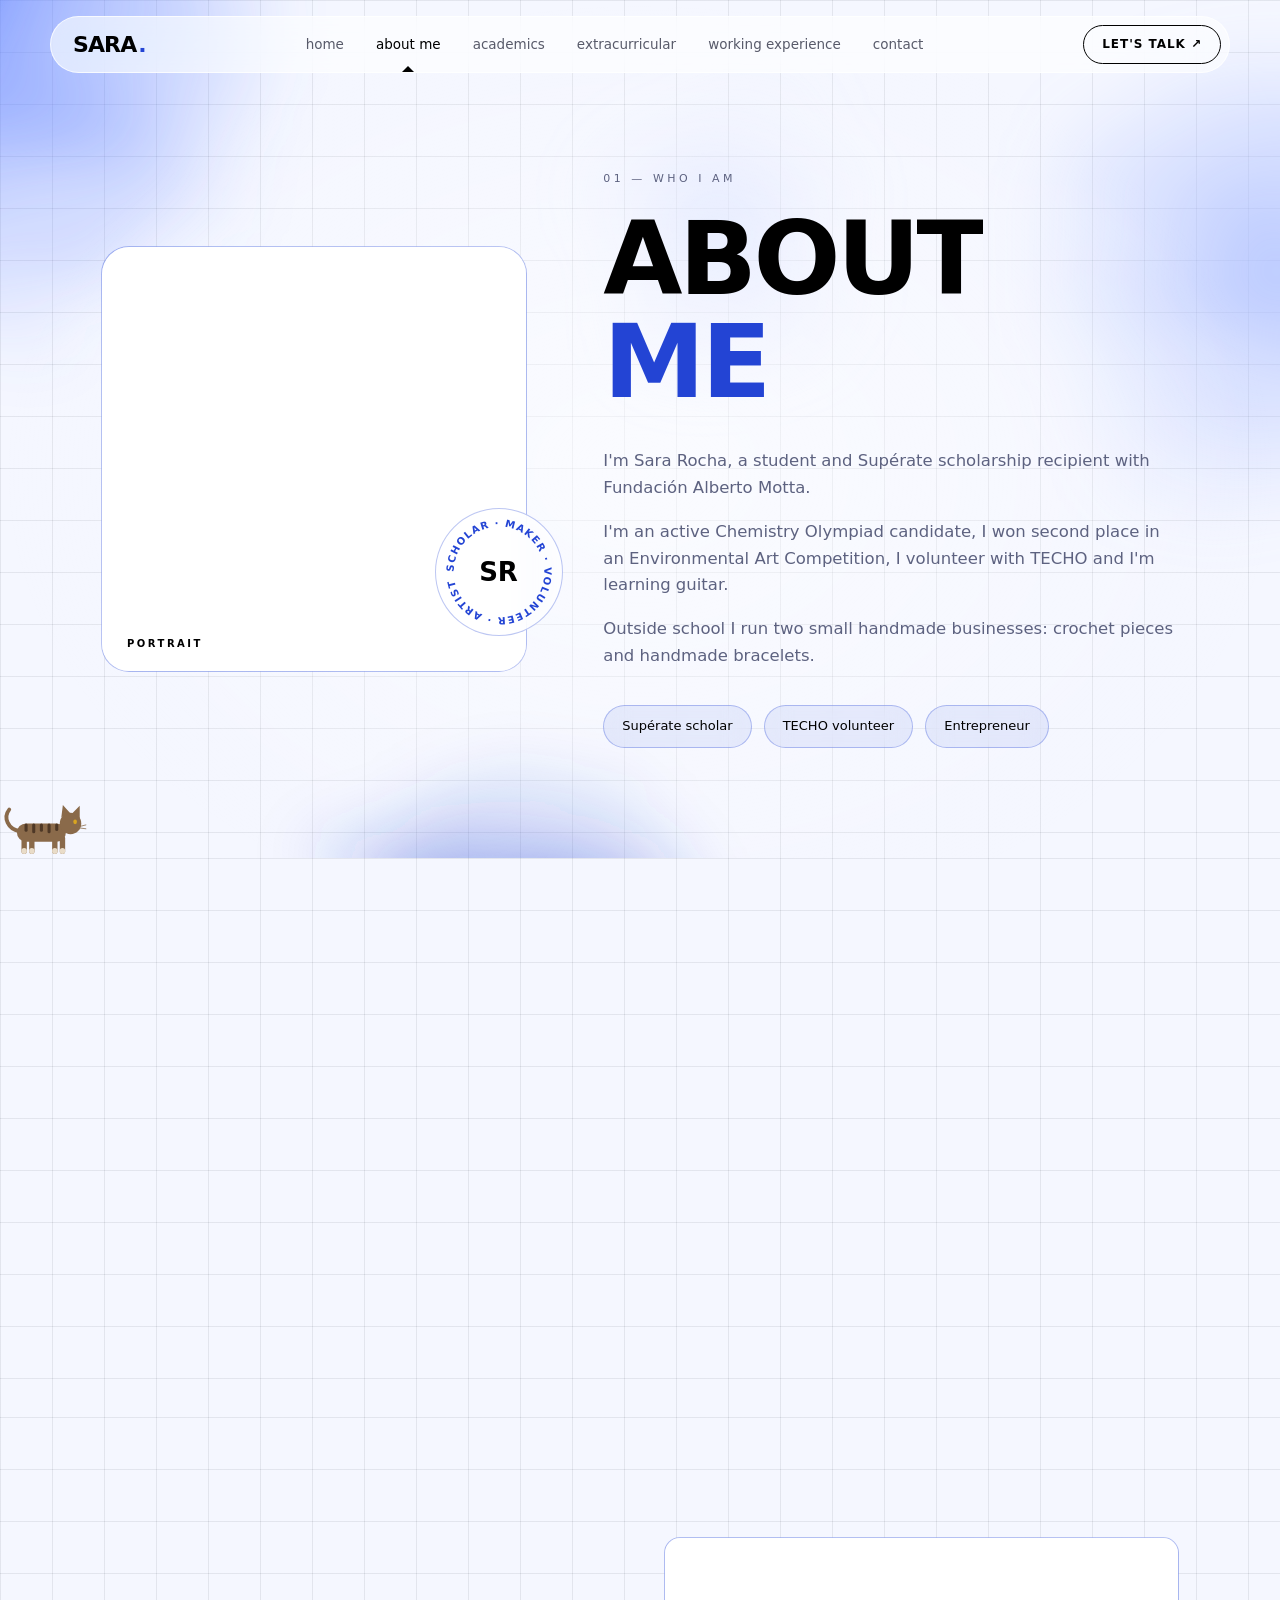
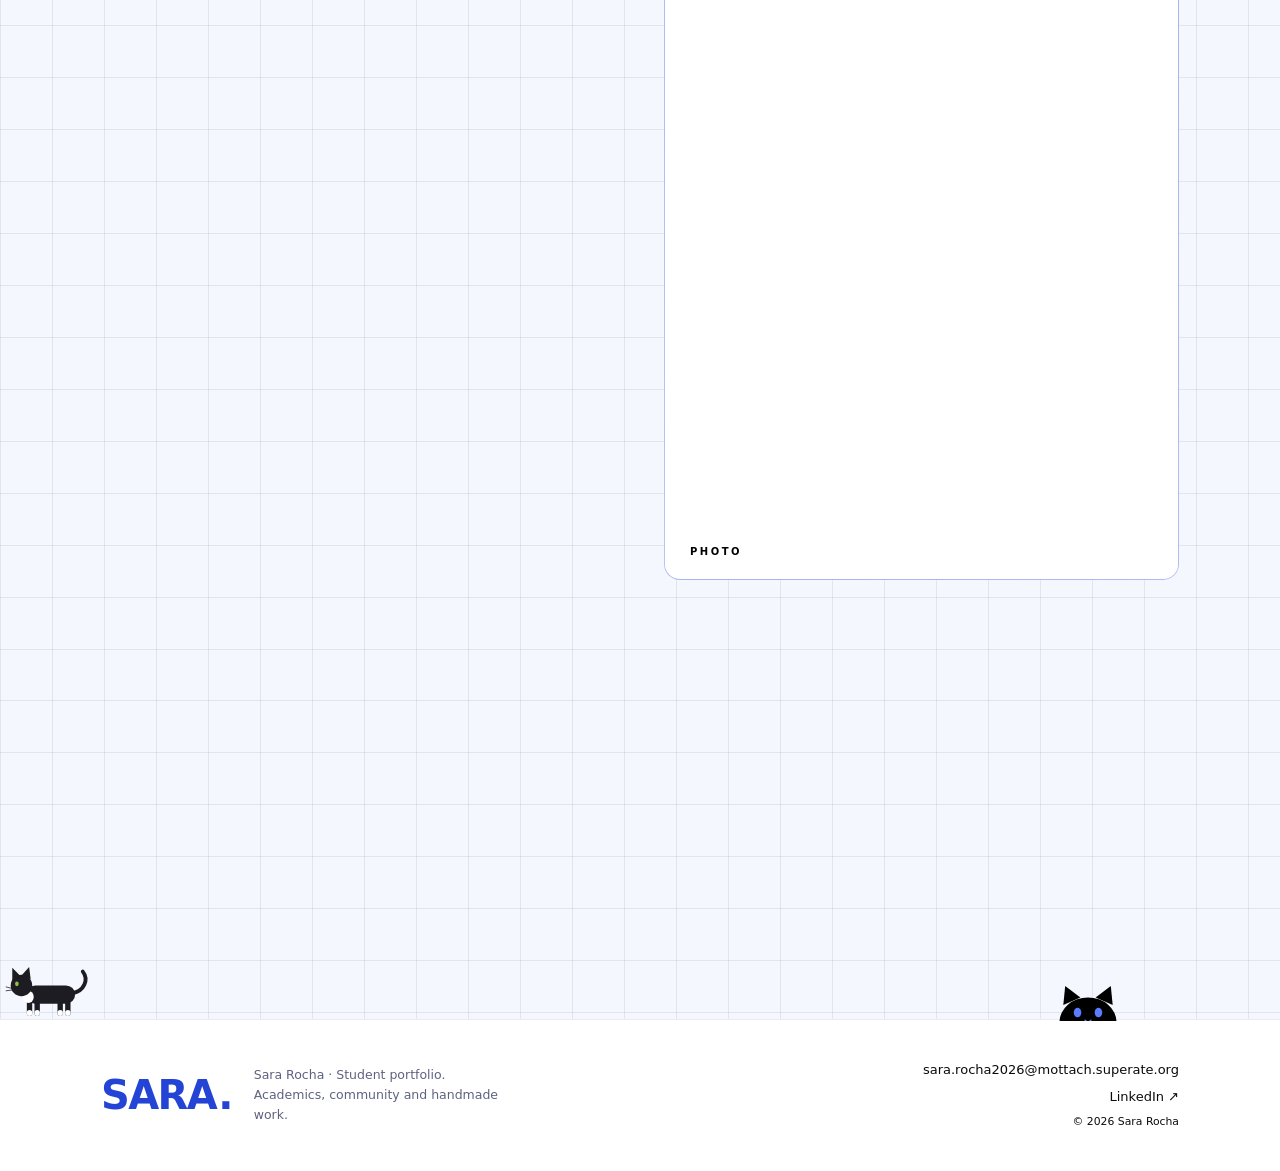
==== about.html @ b3dc1937 "Archivos Main" ====
<!doctype html>
<html lang="en">
<head>
  <meta charset="utf-8">
  <meta name="viewport" content="width=device-width, initial-scale=1">
  <meta http-equiv="Content-Security-Policy" content="default-src 'self'; script-src 'self'; style-src 'self' https://fonts.googleapis.com; font-src https://fonts.gstatic.com; img-src 'self' data:; connect-src 'self'; object-src 'none'; base-uri 'self'; form-action 'self'">
  <meta name="referrer" content="strict-origin-when-cross-origin">
  <title>About Sara Rocha | Student Portfolio</title>
  <meta name="description" content="Get to know Sara Rocha: Supérate scholar with a passion for chemistry, art, community service and handmade work.">
  <meta name="author" content="Sara Rocha">
  <meta name="theme-color" content="#2344d4">
  <meta property="og:type" content="website">
  <meta property="og:locale" content="en_US">
  <meta property="og:site_name" content="Sara Rocha Portfolio">
  <meta property="og:title" content="About Sara Rocha | Student Portfolio">
  <meta property="og:description" content="Get to know Sara Rocha: Supérate scholar with a passion for chemistry, art, community service and handmade work.">
  <meta name="twitter:card" content="summary_large_image">
  <meta name="twitter:title" content="About Sara Rocha | Student Portfolio">
  <meta name="twitter:description" content="Get to know Sara Rocha: Supérate scholar with a passion for chemistry, art, community service and handmade work.">
  <link rel="icon" href="data:image/svg+xml,%3Csvg xmlns='http://www.w3.org/2000/svg' viewBox='0 0 64 64'%3E%3Crect width='64' height='64' rx='15' fill='%23ffffff'/%3E%3Cpath d='M13 22 L15 8 L26 15 Q32 13.5 38 15 L49 8 L51 22 Q55 28 55 35 Q55 53 32 53 Q9 53 9 35 Q9 28 13 22 Z' fill='%23fde4d7' stroke='%233a2a35' stroke-width='4' stroke-linejoin='round'/%3E%3Cpath d='M17.5 19 L18.5 13.5 L23.5 16.5 Z' fill='%23f49c88'/%3E%3Cpath d='M46.5 19 L45.5 13.5 L40.5 16.5 Z' fill='%23f49c88'/%3E%3Ccircle cx='23' cy='32' r='3.2' fill='%233a2a35'/%3E%3Ccircle cx='41' cy='32' r='3.2' fill='%233a2a35'/%3E%3Cellipse cx='18.5' cy='40' rx='4.5' ry='3.2' fill='%23f6a09c'/%3E%3Cellipse cx='45.5' cy='40' rx='4.5' ry='3.2' fill='%23f6a09c'/%3E%3Cpath d='M27.5 38 q2.2 3.4 4.5 0 q2.3 3.4 4.5 0' fill='none' stroke='%233a2a35' stroke-width='2.4' stroke-linecap='round'/%3E%3C/svg%3E">
  <link rel="preconnect" href="https://fonts.googleapis.com">
  <link rel="preconnect" href="https://fonts.gstatic.com" crossorigin>
  <link rel="stylesheet" href="https://fonts.googleapis.com/css2?family=League+Spartan:wght@500;700&family=Poppins:ital,wght@0,400;0,500;0,600;1,400&display=swap">
  <link rel="stylesheet" href="css/styles.css">
  <script src="js/main.js" defer></script>
  <script type="application/ld+json">[{"@context": "https://schema.org", "@type": "Person", "name": "Sara Rocha", "email": "mailto:sara.rocha2026@mottach.superate.org", "sameAs": ["https://www.linkedin.com/in/sara-rocha-93998240a"], "affiliation": {"@type": "Organization", "name": "Fundación Alberto Motta - Supérate"}, "award": ["Second Place - Environmental Art Competition", "Supérate Scholarship Recipient"]}, {"@context": "https://schema.org", "@type": "BreadcrumbList", "itemListElement": [{"@type": "ListItem", "position": 1, "name": "Home", "item": "index.html"}, {"@type": "ListItem", "position": 2, "name": "About me", "item": "about.html"}]}]</script>
</head>
<body>
  <a class="skip" href="#main">Skip to content</a>
  <div class="curtain" aria-hidden="true"><span class="logo">SARA ROCHA</span></div>

  <!-- Navegacion (igual en todas las paginas) -->
  <nav class="nav" aria-label="Main">
    <a class="logo" href="index.html" aria-label="Sara Rocha, home">SARA<span>.</span></a>
    <button class="nav__toggle" type="button" aria-expanded="false" aria-controls="nav-links" aria-label="Open menu"><span></span><span></span><span></span></button>
    <ul class="nav__links" id="nav-links">
      <li><a href="index.html">home</a></li>
      <li><a href="about.html" aria-current="page">about me</a></li>
      <li><a href="academics.html">academics</a></li>
      <li><a href="extracurricular.html">extracurricular</a></li>
      <li><a href="experience.html">working experience</a></li>
      <li><a href="contact.html">contact</a></li>
    </ul>
    <a class="nav__cta" href="contact.html">Let's talk &#8599;</a>
  </nav>

  <main id="main">
    <!-- Portada About: retrato + sticker de vidrio -->
    <header class="light wave page-hero hero-about">
    <!-- Agua liquida (portada home): filtro SVG + manchas animadas -->
    <svg class="svg-defs" aria-hidden="true" focusable="false">
      <filter id="water" x="-20%" y="-20%" width="140%" height="140%">
        <feTurbulence type="fractalNoise" baseFrequency="0.006 0.01" numOctaves="2" seed="7" result="noise"/>
        <feDisplacementMap in="SourceGraphic" in2="noise" scale="140" xChannelSelector="R" yChannelSelector="B"/>
      </filter>
    </svg>
    <div class="liquid" aria-hidden="true">
      <div class="liquid__blobs"><span></span><span></span><span></span><span></span></div>
      <div class="liquid__cursor"></div>
    </div>
      <div class="container hero-about__grid">
        <div class="hero-about__portrait reveal">
          <figure class="ph hero-about__ph" data-label="Portrait"><img src="img/placeholder.png" alt="Portrait" loading="lazy"></figure>
          <div class="sticker" aria-hidden="true">
            <svg viewBox="0 0 100 100"><defs><path id="st" d="M50,50 m-36,0 a36,36 0 1,1 72,0 a36,36 0 1,1 -72,0"/></defs><text><textPath href="#st">Scholar &#183; Maker &#183; Volunteer &#183; Artist &#183; </textPath></text></svg>
            <span>SR</span>
          </div>
        </div>
        <div>
          <p class="kicker">01 &mdash; Who I am</p>
          <h1 class="page-title" data-split>About <span class="accent">me</span></h1>
          <div class="prose reveal">
            <p>I'm Sara Rocha, a student and Supérate scholarship recipient with Fundación Alberto Motta.</p>
            <p>I'm an active Chemistry Olympiad candidate, I won second place in an Environmental Art Competition, I volunteer with TECHO and I'm learning guitar.</p>
            <p>Outside school I run two small handmade businesses: crochet pieces and handmade bracelets.</p>
          </div>
          <div class="glass-row reveal"><span class="glass-chip">Supérate scholar</span><span class="glass-chip">TECHO volunteer</span><span class="glass-chip">Entrepreneur</span></div>
        </div>
      </div>
    </header>
    <!-- Gatito caminando (click = miau) -->
    <div class="cat-track" aria-hidden="true">
      <div class="cat cat--mainecoon">
        <span class="cat__meow">miau!</span>
        <svg viewBox="0 0 120 72" fill="currentColor">
          <path class="tail" d="M26 34 C 10 32, 4 16, 12 6" fill="none" stroke="currentColor" stroke-width="5" stroke-linecap="round"/>
          <g class="leg leg--a"><rect x="28" y="40" width="7" height="24" rx="3.5"/><rect class="cat__sock" x="28" y="56" width="7" height="8" rx="3.5"/></g>
          <g class="leg leg--b"><rect x="38" y="40" width="7" height="24" rx="3.5"/><rect class="cat__sock" x="38" y="56" width="7" height="8" rx="3.5"/></g>
          <g class="leg leg--b"><rect x="68" y="40" width="7" height="24" rx="3.5"/><rect class="cat__sock" x="68" y="56" width="7" height="8" rx="3.5"/></g>
          <g class="leg leg--a"><rect x="78" y="40" width="7" height="24" rx="3.5"/><rect class="cat__sock" x="78" y="56" width="7" height="8" rx="3.5"/></g>
          <rect class="cat__body" x="22" y="24" width="64" height="24" rx="12"/>
          <g class="cat__stripes"><rect x="32" y="24" width="4" height="11" rx="2"/><rect x="42" y="24" width="4" height="13" rx="2"/><rect x="52" y="24" width="4" height="11" rx="2"/><rect x="62" y="24" width="4" height="13" rx="2"/><rect x="72" y="24" width="4" height="10" rx="2"/></g>
          <g class="cat__spots"><ellipse cx="34" cy="33" rx="3" ry="2.4"/><ellipse cx="46" cy="40" rx="3.2" ry="2.5"/><ellipse cx="55" cy="30" rx="2.6" ry="2.2"/><ellipse cx="66" cy="39" rx="3" ry="2.4"/><ellipse cx="76" cy="31" rx="2.6" ry="2.2"/></g>
          <ellipse class="cat__patch cat__patch--1" cx="40" cy="32" rx="12" ry="8"/>
          <ellipse class="cat__patch cat__patch--2" cx="67" cy="39" rx="9" ry="7"/>
          <ellipse class="cat__bib" cx="83" cy="39" rx="7" ry="8"/>
          <circle class="cat__head" cx="92" cy="24" r="14"/>
          <path class="cat__ears" d="M80 16 L82 0 L92 11 Z M94 11 L104 1 L104 18 Z"/>
          <ellipse class="cat__patch cat__patch--3" cx="87" cy="17" rx="8" ry="6"/>
          <ellipse class="cat__mask" cx="96" cy="28" rx="9" ry="7.5"/>
          <path class="cat__ear" d="M84 12 L85 5 L89 10 Z"/>
          <ellipse class="eye" cx="98" cy="22" rx="2.4" ry="3"/>
          <path class="cat__whisker" d="M104 28 l8 -2 M104 30 l8 1" stroke-width="1" stroke-linecap="round"/>
        </svg>
      </div>
    </div>
    <section class="light" aria-labelledby="drive-t">
      <div class="container">
        <div class="section-head reveal"><h2 id="drive-t">Four sides of me</h2><p>Science, art, community and making things by hand.</p></div>
      <div class="facts">
        <article class="fact reveal" data-delay="0.0"><b>01</b><h3>Science</h3><p>Active Chemistry Olympiad candidate.</p></article>
        <article class="fact reveal" data-delay="0.1"><b>02</b><h3>Art</h3><p>Second place in an Environmental Art Competition.</p></article>
        <article class="fact reveal" data-delay="0.2"><b>03</b><h3>Community</h3><p>Volunteer with TECHO and Supérate scholar.</p></article>
        <article class="fact reveal" data-delay="0.3"><b>04</b><h3>Making</h3><p>Crochet and handmade bracelet entrepreneur.</p></article>
      </div>
      </div>
    </section>

    <section class="light glassy" aria-labelledby="avail-t">
      <div class="container split">
        <div class="reveal">
          <h2 id="avail-t">Open to new opportunities</h2>
          <p>I'm looking for experiences that encourage continuous learning and personal growth.</p>
          <ul class="checks">
            <li>Scholarships</li>
            <li>Academic programs</li>
            <li>Leadership opportunities</li>
            <li>Meaningful projects</li>
          </ul>
        </div>
        <figure class="ph " data-label="Photo"><img src="img/placeholder.png" alt="Photo" loading="lazy"></figure>
      </div>
    </section>

    <section class="light" aria-label="Next section">
      <div class="container next reveal">
        <div><small>Next &middot; 02</small><h2>Academics</h2></div>
        <a class="btn" href="academics.html">Continue <svg viewBox="0 0 24 24" fill="none" stroke="currentColor" stroke-width="2.4" aria-hidden="true"><path d="M7 17 17 7M8 7h9v9"/></svg></a>
      </div>
    </section>
  </main>

  <footer class="footer">
    <!-- Gatito asomado: pasa el mouse y te guina un ojo -->
    <div class="peek" aria-hidden="true">
      <svg viewBox="0 0 80 44" fill="#000000">
        <path class="ear ear--l" d="M14 20 L16 0 L32 12 Z"/>
        <path class="ear ear--r" d="M66 20 L64 0 L48 12 Z"/>
        <ellipse cx="40" cy="38" rx="30" ry="26"/>
        <ellipse class="eye eye--l" cx="29" cy="28" rx="4" ry="5" fill="#5a7dff"/>
        <ellipse class="eye eye--r" cx="51" cy="28" rx="4" ry="5" fill="#5a7dff"/>
        <path d="M37 36 l3 3 l3 -3" fill="none" stroke="#5a7dff" stroke-width="1.6" stroke-linecap="round"/>
        <ellipse cx="18" cy="44" rx="8" ry="5"/>
        <ellipse cx="62" cy="44" rx="8" ry="5"/>
      </svg>
    </div>
    <!-- Gatito caminando (click = miau) -->
    <div class="cat-track" aria-hidden="true">
      <div class="cat cat--tuxedo cat--rev cat--late">
        <span class="cat__meow">miau!</span>
        <svg viewBox="0 0 120 72" fill="currentColor">
          <path class="tail" d="M26 34 C 10 32, 4 16, 12 6" fill="none" stroke="currentColor" stroke-width="5" stroke-linecap="round"/>
          <g class="leg leg--a"><rect x="28" y="40" width="7" height="24" rx="3.5"/><rect class="cat__sock" x="28" y="56" width="7" height="8" rx="3.5"/></g>
          <g class="leg leg--b"><rect x="38" y="40" width="7" height="24" rx="3.5"/><rect class="cat__sock" x="38" y="56" width="7" height="8" rx="3.5"/></g>
          <g class="leg leg--b"><rect x="68" y="40" width="7" height="24" rx="3.5"/><rect class="cat__sock" x="68" y="56" width="7" height="8" rx="3.5"/></g>
          <g class="leg leg--a"><rect x="78" y="40" width="7" height="24" rx="3.5"/><rect class="cat__sock" x="78" y="56" width="7" height="8" rx="3.5"/></g>
          <rect class="cat__body" x="22" y="24" width="64" height="24" rx="12"/>
          <g class="cat__stripes"><rect x="32" y="24" width="4" height="11" rx="2"/><rect x="42" y="24" width="4" height="13" rx="2"/><rect x="52" y="24" width="4" height="11" rx="2"/><rect x="62" y="24" width="4" height="13" rx="2"/><rect x="72" y="24" width="4" height="10" rx="2"/></g>
          <g class="cat__spots"><ellipse cx="34" cy="33" rx="3" ry="2.4"/><ellipse cx="46" cy="40" rx="3.2" ry="2.5"/><ellipse cx="55" cy="30" rx="2.6" ry="2.2"/><ellipse cx="66" cy="39" rx="3" ry="2.4"/><ellipse cx="76" cy="31" rx="2.6" ry="2.2"/></g>
          <ellipse class="cat__patch cat__patch--1" cx="40" cy="32" rx="12" ry="8"/>
          <ellipse class="cat__patch cat__patch--2" cx="67" cy="39" rx="9" ry="7"/>
          <ellipse class="cat__bib" cx="83" cy="39" rx="7" ry="8"/>
          <circle class="cat__head" cx="92" cy="24" r="14"/>
          <path class="cat__ears" d="M80 16 L82 0 L92 11 Z M94 11 L104 1 L104 18 Z"/>
          <ellipse class="cat__patch cat__patch--3" cx="87" cy="17" rx="8" ry="6"/>
          <ellipse class="cat__mask" cx="96" cy="28" rx="9" ry="7.5"/>
          <path class="cat__ear" d="M84 12 L85 5 L89 10 Z"/>
          <ellipse class="eye" cx="98" cy="22" rx="2.4" ry="3"/>
          <path class="cat__whisker" d="M104 28 l8 -2 M104 30 l8 1" stroke-width="1" stroke-linecap="round"/>
        </svg>
      </div>
    </div>
    <div class="container">
      <div class="footer__brand">
        <span class="logo">SARA<span>.</span></span>
        <p>Sara Rocha &middot; Student portfolio. Academics, community and handmade work.</p>
      </div>
      <div class="footer__links">
        <a href="mailto:sara.rocha2026@mottach.superate.org">sara.rocha2026@mottach.superate.org</a>
        <a href="https://www.linkedin.com/in/sara-rocha-93998240a" target="_blank" rel="noopener noreferrer">LinkedIn &#8599;</a>
        <small>&copy; <span data-year>2026</span> Sara Rocha</small>
      </div>
    </div>
  </footer>
</body>
</html>
---- css/styles.css ----
/* ============ Tokens ============ */
:root {
  --ink: #000000;
  --ink-2: #121f71;
  --royal: #0a2496;
  --navy: #121f71;
  --accent: #2344d4;
  --accent-2: #5a7dff;
  --ice: #dfe5ff;
  --paper: #ffffff;
  --paper-2: #f5f7ff;
  --text: #0b0b0b;
  --muted: #5d6280;
  --line: rgba(10, 13, 36, .08);
  --glass: rgba(255, 255, 255, .07);
  --glass-line: rgba(255, 255, 255, .18);
  --ease: cubic-bezier(.19, 1, .22, 1);
  --max: 1078px;
  --font-display: "League Spartan", system-ui, sans-serif;
  --font-body: "Poppins", system-ui, sans-serif;
}


/* ============ Base ============ */
*, *::before, *::after { box-sizing: border-box; }
html { scroll-behavior: smooth; }
body {
  margin: 0;
  overflow-x: clip;
  background: var(--paper);
  color: var(--text);
  font: 400 16px/1.6 var(--font-body);
  -webkit-font-smoothing: antialiased;
  overflow-x: hidden;
}
img { max-width: 100%; display: block; }
a { color: inherit; text-decoration: none; }
h1, h2, h3 { font-family: var(--font-display); margin: 0; line-height: .95; letter-spacing: -.035em; }
p { margin: 0; }
:focus-visible { outline: 2px solid var(--accent); outline-offset: 3px; border-radius: 6px; }
.container { width: min(100% - 32px, var(--max)); margin-inline: auto; }
.sr-only { position: absolute; width: 1px; height: 1px; overflow: hidden; clip: rect(0 0 0 0); white-space: nowrap; }
.skip { position: absolute; left: 16px; top: -60px; z-index: 100; background: var(--accent); color: #fff; padding: 8px 16px; border-radius: 75px; }
.skip:focus { top: 16px; }

/* ============ Nav (glass pill) ============ */
.nav {
  position: absolute; top: 16px; left: 50%; z-index: 50; /* no fijo: se va con el scroll */
  transform: translateX(-50%);
  width: min(100% - 32px, 1180px);
  display: flex; align-items: center; justify-content: space-between; gap: 16px;
  padding: 8px 8px 8px 22px;
  border-radius: 75px;
  background: rgba(255, 255, 255, .62);
  border: 1px solid rgba(255, 255, 255, .75);
  backdrop-filter: blur(18px) saturate(160%);
  -webkit-backdrop-filter: blur(18px) saturate(160%);
  color: var(--ink);
  transition: background .6s var(--ease), transform .8s var(--ease), border-color .6s ease;
}
.logo { font: 700 22px/1 var(--font-display); letter-spacing: -.04em; display: flex; align-items: center; gap: 2px; }
.logo span { color: var(--accent); }
.nav__links { display: flex; gap: 4px; list-style: none; margin: 0; padding: 0; }
.nav__links a {
  position: relative; display: block;
  padding: 8px 14px; border-radius: 75px;
  font-size: 13.5px; color: rgba(10, 13, 36, .68);
  transition: color .4s ease, background .4s ease;
}
.nav__links a:hover { color: var(--ink); background: rgba(10, 13, 36, .06); }
.nav__links a[aria-current="page"] { color: var(--ink); font-weight: 500; }
.nav__links a[aria-current="page"]::after {
  content: ""; position: absolute; left: 50%; bottom: -9px;
  border: 6px solid transparent; border-bottom-color: var(--ink);
  transform: translateX(-50%);
}
.nav__cta {
  display: inline-flex; align-items: center; gap: 10px;
  padding: 9px 18px; border-radius: 75px;
  border: 1px solid var(--ink); color: var(--ink);
  font-size: 12px; font-weight: 600; letter-spacing: .08em; text-transform: uppercase;
  transition: background .5s var(--ease), color .5s var(--ease);
}
.nav__cta:hover { background: var(--ink); color: #fff; }
.nav__toggle { display: none; background: none; border: 0; color: var(--ink); padding: 10px; cursor: pointer; }
.nav__toggle span { display: block; width: 22px; height: 2px; background: currentColor; margin: 5px 0; transition: transform .5s var(--ease), opacity .3s; }
.nav.is-open .nav__toggle span:nth-child(1) { transform: translateY(7px) rotate(45deg); }
.nav.is-open .nav__toggle span:nth-child(2) { opacity: 0; }
.nav.is-open .nav__toggle span:nth-child(3) { transform: translateY(-7px) rotate(-45deg); }

@media (max-width: 900px) {
  .nav { padding: 6px 6px 6px 20px; border-radius: 28px; flex-wrap: wrap; }
  .nav__toggle { display: block; }
  .nav__cta { display: none; }
  .nav__links {
    order: 3; width: 100%; flex-direction: column; gap: 2px;
    max-height: 0; overflow: hidden; transition: max-height .8s var(--ease), padding .8s var(--ease);
  }
  .nav.is-open .nav__links { max-height: 420px; padding: 8px 0 10px; }
  .nav__links a { font-size: 16px; padding: 12px 14px; }
  .nav__links a[aria-current="page"] { background: rgba(35, 68, 212, .14); }
  .nav__links a[aria-current="page"]::after { display: none; }
}

/* ============ Liquid water backdrop (claro) ============ */
.wave { position: relative; overflow: hidden; isolation: isolate; color: var(--text); }
.wave:not(.light) { background: var(--paper); }
.liquid { position: absolute; inset: -10%; z-index: -2; pointer-events: none; }
.liquid__blobs { position: absolute; inset: 0; filter: url(#water) blur(30px); }
.liquid__blobs span {
  position: absolute; border-radius: 50%; opacity: .8;
  animation: drift 22s ease-in-out infinite alternate;
}
.liquid__blobs span:nth-child(1) { width: 55vmax; height: 55vmax; left: -15%; top: -20%; background: radial-gradient(circle at 40% 40%, #5a7dff 0%, transparent 64%); }
.liquid__blobs span:nth-child(2) { width: 48vmax; height: 48vmax; right: -12%; top: 5%; background: radial-gradient(circle at 50% 50%, #a9bcff 0%, transparent 60%); animation-duration: 28s; animation-delay: -6s; }
.liquid__blobs span:nth-child(3) { width: 40vmax; height: 40vmax; left: 25%; bottom: -30%; background: radial-gradient(circle at 50% 50%, #2344d4 0%, transparent 65%); animation-duration: 32s; animation-delay: -12s; }
.liquid__blobs span:nth-child(4) { width: 26vmax; height: 26vmax; left: 45%; top: 15%; background: radial-gradient(circle at 50% 50%, #d4ddff 0%, transparent 60%); opacity: .7; animation-duration: 26s; animation-delay: -3s; }
.liquid__cursor {
  position: absolute; width: 30vmax; height: 30vmax; left: 0; top: 0;
  border-radius: 50%;
  background: radial-gradient(circle, rgba(35, 68, 212, .28), transparent 60%);
  transform: translate3d(var(--mx, 50vw), var(--my, 40vh), 0) translate(-50%, -50%);
  transition: transform 1.25s var(--ease);
}
/* velo claro: el texto oscuro se lee sobre el agua */
.wave::before {
  content: ""; position: absolute; inset: 0; z-index: -1; pointer-events: none;
  background: radial-gradient(ellipse at 50% 55%, rgba(255, 255, 255, .55), transparent 70%);
}
.svg-defs { position: absolute; width: 0; height: 0; }

@keyframes drift {
  0%   { transform: translate3d(0, 0, 0) scale(1); }
  50%  { transform: translate3d(6vw, 4vh, 0) scale(1.12); }
  100% { transform: translate3d(-4vw, 8vh, 0) scale(.94); }
}

/* reflejos de vidrio en los bordes */
.glassy { position: relative; overflow: hidden; isolation: isolate; }
.ribbon {
  position: absolute; z-index: -1; pointer-events: none;
  width: 34vw; height: 120%; top: -10%;
  border-radius: 50%;
  background: linear-gradient(120deg, rgba(255, 255, 255, .75), rgba(35, 68, 212, .12) 38%, transparent 65%);
  border: 1px solid rgba(35, 68, 212, .28);
  backdrop-filter: blur(8px);
  -webkit-backdrop-filter: blur(8px);
  box-shadow: inset 12px 0 40px rgba(35, 68, 212, .2), inset -2px 0 0 rgba(255, 255, 255, .95);
  animation: sway 12s ease-in-out infinite alternate;
}
.ribbon--l { left: -22vw; transform: rotate(14deg); }
.ribbon--r { right: -22vw; transform: rotate(-14deg) scaleX(-1); animation-delay: -6s; }
@keyframes sway { to { translate: 0 3vh; rotate: 4deg; } }

/* ============ Hero ============ */
.hero { min-height: 100svh; display: grid; align-items: center; padding: 120px 0 72px; }
.hero__title { font-size: clamp(48px, 7.4vw, 104px); font-weight: 700; color: var(--ink); line-height: .95; }
.hero__title .accent { color: var(--accent); }
.hero__title .dot { color: var(--accent); }
.hero__sub { max-width: 440px; margin: 26px 0 8px; color: var(--muted); font-size: 16px; }
.hero__grid { display: grid; grid-template-columns: 1fr 1fr; gap: clamp(32px, 6vw, 80px); align-items: center; }
.hero__hello { font: 700 clamp(18px, 2vw, 24px)/1 var(--font-display); letter-spacing: .12em; text-transform: uppercase; color: var(--accent-2); margin-bottom: 14px; }
.hero__quote { font: italic 500 clamp(20px, 2.2vw, 26px)/1.3 var(--font-body); color: var(--ink); margin-bottom: 34px; }
.hero__photo { position: relative; }
.hero__ph { aspect-ratio: 4 / 5; border-radius: 32px; border-width: 1.5px; box-shadow: 0 40px 80px -40px rgba(18, 31, 113, .45); }
/* etiquetas de vidrio flotando sobre la foto */
.float-chip {
  position: absolute; z-index: 2; padding: 10px 18px; border-radius: 75px; font-size: 13px; font-weight: 600; color: var(--ink);
  background: rgba(255, 255, 255, .5); border: 1px solid rgba(255, 255, 255, .8);
  backdrop-filter: blur(14px) saturate(150%); -webkit-backdrop-filter: blur(14px) saturate(150%);
  box-shadow: 0 12px 30px -14px rgba(18, 31, 113, .45), inset 0 1px 0 rgba(255, 255, 255, .9);
  animation: float 6s ease-in-out infinite alternate;
}
.float-chip--a { top: 8%; left: -28px; }
.float-chip--b { top: 42%; right: -24px; animation-delay: -2s; }
.float-chip--c { bottom: 10%; left: 18%; animation-delay: -4s; }
@keyframes float { to { translate: 0 -10px; } }
.hero__photo .badge {
  left: auto; right: -40px; bottom: auto; top: -36px; border-radius: 50%;
  background: rgba(255, 255, 255, .45); border: 1px solid rgba(255, 255, 255, .8);
  backdrop-filter: blur(12px); -webkit-backdrop-filter: blur(12px);
}
@media (max-width: 860px) {
  .hero__grid { grid-template-columns: 1fr; }
  .hero__photo { max-width: 420px; }
  .float-chip--a { left: -8px; } .float-chip--b { right: -8px; }
}

/* ============ Placeholder photo frames (glass) ============ */
/* Para poner fotos: <figure class="ph"><img src="img/archivo.jpg" alt="..."></figure> */
.ph {
  position: relative; margin: 0; overflow: hidden;
  border-radius: 16px;
  background:
    linear-gradient(135deg, rgba(255, 255, 255, .14), rgba(255, 255, 255, .02) 55%),
    rgba(35, 68, 212, .1);
  border: 1px solid var(--glass-line);
  backdrop-filter: blur(14px);
  -webkit-backdrop-filter: blur(14px);
  transition: transform 1.25s var(--ease), border-color .6s ease;
}
.ph::before {
  content: attr(data-label);
  position: absolute; inset: 0; display: grid; place-items: center;
  font-size: 10px; letter-spacing: .25em; text-transform: uppercase; color: rgba(255, 255, 255, .45);
}
.ph::after {
  content: ""; position: absolute; inset: 0;
  background: linear-gradient(115deg, transparent 30%, rgba(255, 255, 255, .22) 48%, transparent 62%);
  transform: translateX(-120%);
  transition: transform 1.25s var(--ease);
}
.ph:hover::after { transform: translateX(120%); }
.ph:hover { border-color: rgba(169, 182, 255, .6); }
.ph img { position: absolute; inset: 0; width: 100%; height: 100%; object-fit: cover; z-index: 1; }
.light .ph, .wave .ph { background: linear-gradient(135deg, rgba(35, 68, 212, .16), rgba(35, 68, 212, .04)); border-color: rgba(35, 68, 212, .25); }
.light .ph::before, .wave .ph::before { color: var(--muted); }

/* ============ Buttons ============ */
.btn {
  display: inline-flex; align-items: center; gap: 14px;
  padding: 12px 14px 12px 24px; border-radius: 75px;
  background: var(--accent); color: #fff;
  font-weight: 600; font-size: 14px; border: 0; cursor: pointer;
  transition: transform .8s var(--ease), background .4s ease;
}
.btn svg { width: 28px; height: 28px; padding: 7px; border-radius: 50%; background: var(--ink); color: var(--accent-2); transition: transform .8s var(--ease); }
.btn:hover { background: var(--royal); transform: translateY(-2px); }
.btn:hover svg { transform: rotate(45deg); }

/* ============ About strip ============ */
.about { background: var(--paper); color: var(--ink); padding: 140px 0 0; }
.eyebrow-title { font-size: clamp(32px, 4.5vw, 48px); font-weight: 700; margin-bottom: 26px; }
.reveal-text { font: 500 clamp(22px, 3.2vw, 36px)/1.3 var(--font-display); letter-spacing: -.02em; max-width: 820px; }
.reveal-text .w { color: rgba(10, 13, 36, .14); transition: color .6s ease; }
.reveal-text .w.on { color: var(--ink); }

.marquee { padding: 40px 0 0; display: grid; gap: 10px; mask-image: linear-gradient(90deg, transparent, #000 10%, #000 90%, transparent); -webkit-mask-image: linear-gradient(90deg, transparent, #000 10%, #000 90%, transparent); }
.marquee__row { display: flex; width: max-content; gap: 10px; animation: slide 40s linear infinite; }
.marquee__row:nth-child(2) { animation-direction: reverse; animation-duration: 48s; }
.marquee__row:nth-child(3) { animation-duration: 54s; }
.marquee:hover .marquee__row { animation-play-state: paused; }
@keyframes slide { to { transform: translateX(-50%); } }
.pill {
  flex: none; display: inline-flex; align-items: center; gap: 10px;
  height: 40px; padding: 0 22px; border-radius: 75px;
  font-size: 14px; font-weight: 500; white-space: nowrap;
}
.pill--on { background: var(--accent); color: #fff; }
.pill--on::before { content: "+"; font-size: 18px; font-weight: 400; }
.pill--off { background: #e3e9ff; min-width: var(--w, 120px); }

.stripes { background: transparent; display: grid; gap: 0; padding-top: 40px; }
.stripes i { display: block; background: var(--accent); opacity: .9; }
.stripes i:nth-child(1) { height: 26px; margin-bottom: 22px; }
.stripes i:nth-child(2) { height: 22px; margin-bottom: 30px; }
.stripes i:nth-child(3) { height: 16px; margin-bottom: 40px; }
.stripes i:nth-child(4) { height: 1px; }

/* ============ Light sections w/ grid ============ */
.light {
  position: relative; padding: 120px 0;
  background-color: var(--paper-2);
  background-image:
    linear-gradient(var(--line) 1px, transparent 1px),
    linear-gradient(90deg, var(--line) 1px, transparent 1px);
  background-size: 52px 52px;
}
.section-head { display: flex; justify-content: space-between; align-items: end; gap: 24px; margin-bottom: 40px; flex-wrap: wrap; }
.section-head h2 { font-size: clamp(36px, 5vw, 56px); }
.section-head p { color: var(--muted); max-width: 360px; font-size: 14px; }

/* cards */
.cards { display: grid; grid-template-columns: repeat(2, 1fr); gap: 14px; }
.card {
  position: relative; overflow: hidden;
  display: flex; align-items: center; justify-content: space-between; gap: 16px;
  min-height: 160px; padding: 28px 30px; border-radius: 18px;
  background: var(--accent); color: var(--ink);
  transition: transform 1s var(--ease);
}
.card::before {
  content: ""; position: absolute; inset: 0;
  background: radial-gradient(260px circle at var(--cx, 50%) var(--cy, 50%), rgba(255, 255, 255, .45), transparent 60%);
  opacity: 0; transition: opacity .5s ease;
}
.card:hover { transform: translateY(-4px); }
.card:hover::before { opacity: 1; }
.card h3 { position: relative; font-size: 22px; letter-spacing: -.02em; }
.card small { position: relative; display: block; margin-top: 8px; font-size: 13px; opacity: .75; }
.card svg { position: relative; flex: none; width: 76px; height: 76px; }
.card__arrow { position: absolute; top: 16px; right: 18px; width: 14px !important; height: 14px !important; transition: transform .8s var(--ease); }
.card:hover .card__arrow { transform: translate(3px, -3px); }

/* carousel */
.carousel { position: relative; }
.carousel__track {
  display: grid; grid-auto-flow: column; grid-auto-columns: calc((100% - 28px) / 3);
  gap: 14px; overflow-x: auto; scroll-snap-type: x mandatory; scrollbar-width: none;
  padding-bottom: 4px;
}
.carousel__track::-webkit-scrollbar { display: none; }
.carousel__track .ph { aspect-ratio: 3 / 4; scroll-snap-align: start; }
.carousel__nav { display: flex; justify-content: space-between; margin-top: 22px; }
.round {
  width: 40px; height: 40px; border-radius: 50%;
  display: grid; place-items: center; cursor: pointer;
  background: transparent; color: var(--text); border: 1px solid var(--line);
  transition: background .4s ease, color .4s ease, border-color .4s ease;
}
.round:hover { background: var(--accent); color: #fff; border-color: var(--accent); }
.round svg { width: 14px; height: 14px; }
@media (max-width: 800px) {
  .cards { grid-template-columns: 1fr; }
  .carousel__track { grid-auto-columns: 78%; }
}

/* split feature */
.split { display: grid; grid-template-columns: 1fr 1fr; gap: 48px; align-items: center; }
.split h2 { font-size: clamp(36px, 5vw, 56px); margin-bottom: 18px; }
.split p { color: var(--muted); max-width: 420px; }
.checks { list-style: none; padding: 0; margin: 26px 0 0; display: grid; gap: 12px; }
.checks li { display: flex; gap: 12px; align-items: center; font-size: 14.5px; }
.checks li::before { content: ""; width: 16px; height: 9px; border-left: 2px solid var(--accent); border-bottom: 2px solid var(--accent); transform: rotate(-45deg) translateY(-3px); flex: none; }
.split .ph { aspect-ratio: 4 / 5; }
@media (max-width: 800px) { .split { grid-template-columns: 1fr; } }

/* form */
.talk { display: grid; grid-template-columns: 1fr 1.4fr; gap: 48px; }
.talk h2 { font-size: clamp(36px, 5vw, 56px); }
.form { display: grid; grid-template-columns: 1fr 1fr; gap: 18px 20px; }
.field { display: grid; gap: 8px; font-size: 12px; font-weight: 600; }
.field--full { grid-column: 1 / -1; }
.field input, .field textarea {
  font: inherit; font-weight: 400; font-size: 14px; color: var(--text);
  padding: 13px 16px; border-radius: 12px;
  background: transparent; border: 1px solid var(--line);
  transition: border-color .4s ease, box-shadow .4s ease;
}
.field textarea { min-height: 120px; resize: vertical; }
.field input:focus, .field textarea:focus { outline: none; border-color: var(--accent); box-shadow: 0 0 0 4px rgba(35, 68, 212, .18); }
.field [aria-invalid="true"] { border-color: #e5484d; }
.field .err { color: #e5484d; font-weight: 400; min-height: 1em; }
.form__status { grid-column: 1 / -1; font-size: 13px; color: var(--muted); min-height: 1.2em; }
@media (max-width: 800px) { .talk, .form { grid-template-columns: 1fr; } }

/* ============ Footer ============ */
.footer { background: var(--paper); border-top: 1px solid var(--line); padding: 40px 0; }
.footer .container { display: flex; justify-content: space-between; align-items: center; gap: 24px; flex-wrap: wrap; }
.footer__brand { display: flex; align-items: center; gap: 22px; }
.footer__brand .logo { font-size: 40px; color: var(--accent); }
.footer__brand p { max-width: 260px; font-size: 12.5px; color: var(--muted); }
.footer__links { display: grid; gap: 6px; font-size: 13px; text-align: right; }
.footer__links a:hover { color: var(--accent); }

/* ============ Inner pages ============ */
.page-hero { padding: 170px 0 110px; }
.page-hero__grid { display: grid; grid-template-columns: 1.1fr 1fr; gap: 56px; align-items: center; }
.page-hero--mirror .page-hero__grid { grid-template-columns: 1fr 1.1fr; }
.page-hero--mirror .page-hero__text, .page-hero--mirror .page-head { order: 2; text-align: right; }
.page-head { margin-bottom: 24px; }
.page-title { font-size: clamp(34px, 8vw, 120px); margin-bottom: 8px; font-weight: 700; text-transform: uppercase; }
.page-title .accent { display: block; color: var(--accent); }
.kicker { font-size: 11px; letter-spacing: .32em; text-transform: uppercase; color: rgba(255, 255, 255, .55); margin-bottom: 22px; }

.timeline { list-style: none; margin: 48px 0 0; padding: 0; position: relative; display: grid; gap: 40px; }
.timeline::before {
  content: ""; position: absolute; left: 9px; top: 12px; bottom: 12px; width: 2px;
  background: linear-gradient(var(--accent), rgba(35, 68, 212, .2));
  transform-origin: top; transform: scaleY(var(--grow, 0)); transition: transform 1.6s var(--ease);
}
.timeline.in { --grow: 1; }
.timeline li { position: relative; padding-left: 46px; }
.timeline li::before {
  content: ""; position: absolute; left: 0; top: 4px; width: 20px; height: 20px; border-radius: 50%;
  background: var(--accent); box-shadow: 0 0 0 6px rgba(35, 68, 212, .18);
}
.timeline strong { display: block; font: 600 clamp(19px, 2.2vw, 26px)/1.2 var(--font-body); }
.timeline span { display: block; margin-top: 6px; font-size: 14px; color: rgba(255, 255, 255, .6); }
.page-hero--mirror .timeline li { padding: 0 46px 0 0; }
.page-hero--mirror .timeline li::before { left: auto; right: 0; }
.page-hero--mirror .timeline::before { left: auto; right: 9px; }

.photos { display: grid; grid-template-columns: 1fr 1fr; gap: 16px; }
.photos .ph { aspect-ratio: 1; }
.photos .ph--wide { grid-column: 1 / -1; aspect-ratio: 16 / 10; }
.photos--stack .ph:nth-child(2) { translate: 0 40px; }

.next { display: flex; justify-content: space-between; align-items: center; gap: 24px; flex-wrap: wrap; }
.next h2 { font-size: clamp(32px, 4.5vw, 52px); }
.next small { display: block; color: var(--muted); font-size: 12px; letter-spacing: .25em; text-transform: uppercase; margin-bottom: 10px; }

.prose { max-width: 680px; display: grid; gap: 18px; color: rgba(255, 255, 255, .78); font-size: 16.5px; margin-top: 32px; }

.details { display: grid; gap: 16px; margin-top: 8px; }
.details div { display: grid; grid-template-columns: 170px 1fr; gap: 16px; padding: 18px 0; border-bottom: 1px solid var(--line); }
.details dt { font-size: 11px; font-weight: 700; letter-spacing: .2em; text-transform: uppercase; }
.details dd { margin: 0; font-style: italic; color: var(--muted); word-break: break-word; }
.details a:hover { color: var(--accent); }
@media (max-width: 640px) { .details div { grid-template-columns: 1fr; gap: 4px; } }

.faq details { border-bottom: 1px solid var(--line); padding: 18px 0; }
.faq summary { cursor: pointer; font-weight: 600; list-style: none; display: flex; justify-content: space-between; gap: 16px; }
.faq summary::after { content: "+"; color: var(--accent); font-size: 20px; line-height: 1; transition: transform .6s var(--ease); }
.faq details[open] summary::after { transform: rotate(45deg); }
.faq p { margin-top: 10px; color: var(--muted); font-size: 14.5px; }

@media (max-width: 860px) {
  .page-hero__grid, .page-hero--mirror .page-hero__grid { grid-template-columns: 1fr; }
  .page-hero--mirror .page-hero__text { order: 0; text-align: left; }
  .photos--stack .ph:nth-child(2) { translate: none; }
  .page-hero--mirror .timeline li { padding: 0 0 0 46px; }
  .page-hero--mirror .timeline li::before { left: 0; right: auto; }
  .page-hero--mirror .timeline::before { left: 9px; right: auto; }
}

/* ============ Motion: reveal + split text ============ */
.js .reveal { opacity: 0; transform: translateY(40px); transition: opacity 1.25s var(--ease), transform 1.25s var(--ease); transition-delay: var(--d, 0s); }
.js .reveal.in { opacity: 1; transform: none; }
.split-chars .ch { display: inline-block; transform: translateY(110%); opacity: 0; animation: rise 1.25s var(--ease) forwards; animation-delay: var(--d); }
.split-chars .wd { white-space: nowrap; display: inline-block; overflow: hidden; padding-bottom: .06em; vertical-align: bottom; }
@keyframes rise { to { transform: none; opacity: 1; } }

@media (prefers-reduced-motion: reduce) {
  *, *::before, *::after { animation-duration: .01ms !important; animation-iteration-count: 1 !important; transition-duration: .01ms !important; }
  html { scroll-behavior: auto; }
  .js .reveal { opacity: 1; transform: none; }
}

/* ============ Page transition curtain ============ */
/* entra visible y se levanta sola (funciona aunque JS falle) */
.curtain {
  position: fixed; inset: 0; z-index: 90; pointer-events: none;
  background: var(--accent);
  transform: scaleY(0); transform-origin: top;
  animation: lift 1.1s var(--ease) .05s backwards;
}
.curtain.down { animation: none; transform-origin: bottom; transform: scaleY(1); transition: transform .65s var(--ease); }
.curtain .logo { position: absolute; left: 50%; top: 50%; transform: translate(-50%, -50%); font-size: 40px; color: #fff; }
@keyframes lift { from { transform: scaleY(1); } }

/* ============ Rotating scroll badge ============ */
.badge {
  position: absolute; left: max(16px, calc(50% - 560px)); bottom: 28px;
  width: 104px; height: 104px; color: rgba(255, 255, 255, .7);
}
.badge svg { width: 100%; height: 100%; animation: spin 18s linear infinite; }
.badge text { font: 500 9px var(--font-body); letter-spacing: .22em; fill: currentColor; text-transform: uppercase; }
.badge::after { content: "\2193"; position: absolute; inset: 0; display: grid; place-items: center; font-size: 18px; color: var(--accent-2); }
@keyframes spin { to { transform: rotate(360deg); } }
@media (max-width: 700px) { .badge { display: none; } }

/* ============ Outline text band ============ */
.band { overflow: hidden; padding: 34px 0; border-block: 1px solid var(--line); }
.band__row { display: flex; width: max-content; gap: 48px; animation: slide 30s linear infinite; }
.band span {
  font: 700 clamp(48px, 8vw, 110px)/1 var(--font-display); letter-spacing: -.03em; text-transform: uppercase;
  color: transparent; -webkit-text-stroke: 1px rgba(35, 68, 212, .6); white-space: nowrap;
}
.band span:nth-child(even) { color: var(--accent); -webkit-text-stroke: 0; }

/* ============ Section index (home) ============ */
.index-list { list-style: none; margin: 0; padding: 0; border-top: 1px solid var(--line); }
.index-list a {
  position: relative; display: grid; grid-template-columns: 70px 1fr auto; align-items: center; gap: 20px;
  padding: 30px 0; border-bottom: 1px solid var(--line); overflow: hidden;
}
.index-list a::before {
  content: ""; position: absolute; inset: 0; z-index: 0; background: var(--accent);
  transform: scaleY(0); transform-origin: bottom; transition: transform .9s var(--ease);
}
.index-list a:hover::before, .index-list a:focus-visible::before { transform: scaleY(1); }
.index-list a > * { position: relative; z-index: 1; transition: color .5s ease, transform .9s var(--ease); }
.index-list a:hover > * { color: #fff; }
.index-list a:hover h3 { transform: translateX(16px); }
.index-list em { font-style: normal; font-size: 12px; color: var(--muted); letter-spacing: .2em; padding-left: 10px; }
.index-list h3 { font-size: clamp(30px, 5vw, 64px); text-transform: uppercase; }
.index-list p { font-size: 13px; color: var(--muted); max-width: 240px; text-align: right; padding-right: 10px; }
@media (max-width: 700px) { .index-list a { grid-template-columns: 44px 1fr; } .index-list p { display: none; } }

/* glass stat strip inside dark hero sections */
.glass-row { display: flex; gap: 12px; flex-wrap: wrap; margin-top: 36px; }
.glass-chip {
  padding: 10px 18px; border-radius: 75px; font-size: 13px;
  background: var(--glass); border: 1px solid var(--glass-line);
  backdrop-filter: blur(12px); -webkit-backdrop-filter: blur(12px);
}
.page-hero--mirror .glass-row { justify-content: flex-end; }
@media (max-width: 860px) { .page-hero--mirror .glass-row { justify-content: flex-start; } }

/* detail cards on section pages */
.facts { display: grid; grid-template-columns: repeat(auto-fit, minmax(240px, 1fr)); gap: 14px; }
.fact {
  position: relative; padding: 30px; border-radius: 18px; overflow: hidden;
  background: color-mix(in srgb, var(--paper) 70%, var(--accent) 8%);
  border: 1px solid var(--line);
  transition: transform 1s var(--ease), border-color .5s ease;
}
.fact:hover { transform: translateY(-6px); border-color: var(--accent); }
.fact b { display: block; font: 700 44px/1 var(--font-display); color: var(--accent); margin-bottom: 18px; }
.fact h3 { font-size: 22px; letter-spacing: -.02em; margin-bottom: 10px; line-height: 1.1; }
.fact p { color: var(--muted); font-size: 14px; }

@media (max-width: 700px) {
  .ribbon { width: 70vw; }
  .ribbon--l { left: -62vw; }
  .ribbon--r { right: -62vw; }
}

/* ============ Typewriter ============ */
.hero__title .tc { opacity: 0; }
.hero__title .tc.on { opacity: 1; }
.caret {
  display: inline-block; width: .06em; height: .78em; margin: 0 -.03em; vertical-align: baseline;
  background: var(--accent); border-radius: 2px;
  animation: blink 1s steps(1) infinite;
}
@keyframes blink { 50% { opacity: 0; } }

/* ============ Inner pages: white hero ============ */
.page-hero.light .kicker { color: var(--muted); }
.page-hero.light .page-title { color: var(--ink); }
.page-hero.light .timeline span { color: var(--muted); }
.page-hero.light .prose { color: var(--muted); }
.page-hero.light .glass-chip { background: rgba(35, 68, 212, .08); border-color: rgba(35, 68, 212, .3); color: var(--ink); }
.page-hero.light .badge, .hero .badge { color: var(--muted); }
.page-hero.light .badge::after { color: var(--accent); }


/* ============ Ocean: seccion de mar con olas ============ */
.ocean { position: relative; overflow: hidden; isolation: isolate; color: #fff; min-height: 88vh; display: grid; align-items: center; padding: 96px 0;
  background: #04203a; }
/* mar en tiempo real (WebGL); si no hay WebGL se usa el gif */
.ocean__canvas { position: absolute; inset: 0; z-index: -2; width: 100%; height: 100%; display: block; }
.ocean.no-gl { background: #1f5ea8 url("../img/mar.gif") center / cover no-repeat; }
.ocean.no-gl .ocean__canvas { display: none; }
/* veil: oscurece un poco para que el texto blanco se lea */
.ocean::after { content: ""; position: absolute; inset: 0; z-index: -1; background: linear-gradient(90deg, rgba(4, 22, 52, .05), rgba(4, 22, 52, .22)); }
.ocean__grid { display: grid; grid-template-columns: minmax(220px, 380px) 1fr; gap: clamp(32px, 6vw, 80px); align-items: center; }
.ocean__photo { aspect-ratio: 1; border-radius: 6px; background: rgba(255, 255, 255, .14); border-color: rgba(255, 255, 255, .35); }
.ocean__title { font-size: clamp(42px, 6.4vw, 88px); font-weight: 700; text-transform: uppercase; line-height: .98; max-width: 11ch; text-shadow: 0 2px 30px rgba(4, 22, 52, .35); }
@media (max-width: 760px) { .ocean__grid { grid-template-columns: 1fr; } .ocean__photo { max-width: 320px; } }

.hero .badge::after { color: var(--accent); }

/* ============ Formas de vidrio (cada seccion con su combinacion) ============ */
.gshape {
  position: absolute; z-index: -1; pointer-events: none;
  background: linear-gradient(135deg, rgba(255, 255, 255, .8), rgba(35, 68, 212, .14) 55%, rgba(159, 212, 255, .18));
  border: 1px solid rgba(35, 68, 212, .25);
  backdrop-filter: blur(10px) saturate(140%);
  -webkit-backdrop-filter: blur(10px) saturate(140%);
  box-shadow: inset 6px 6px 18px rgba(255, 255, 255, .9), inset -8px -10px 24px rgba(35, 68, 212, .18);
  animation: bob 9s ease-in-out infinite alternate;
}
@keyframes bob { to { translate: 0 -22px; } }
/* burbuja */
.gshape--orb { width: 150px; height: 150px; border-radius: 50%; }
.gshape--orb::after { content: ""; position: absolute; left: 22%; top: 16%; width: 28%; height: 18%; border-radius: 50%; background: rgba(255, 255, 255, .9); filter: blur(4px); rotate: -30deg; }
/* anillo */
.gshape--ring { width: 220px; height: 220px; border-radius: 50%; mask: radial-gradient(circle, transparent 47%, #000 48%); -webkit-mask: radial-gradient(circle, transparent 47%, #000 48%); animation: bob 11s ease-in-out infinite alternate, turn 40s linear infinite; }
@keyframes turn { to { rotate: 360deg; } }
/* capsula */
.gshape--pill { width: 260px; height: 86px; border-radius: 75px; rotate: -24deg; }
/* prisma */
.gshape--prism { width: 180px; height: 160px; clip-path: polygon(50% 0, 100% 100%, 0 100%); border: 0; rotate: 12deg; animation-duration: 13s; }
/* mancha que cambia de forma */
.gshape--blob { width: 280px; height: 240px; border-radius: 42% 58% 63% 37% / 41% 44% 56% 59%; animation: bob 10s ease-in-out infinite alternate, morph 14s ease-in-out infinite alternate; }
@keyframes morph {
  50% { border-radius: 63% 37% 41% 59% / 57% 34% 66% 43%; }
  100% { border-radius: 36% 64% 52% 48% / 38% 62% 38% 62%; }
}
/* posiciones */
.gs--tl { left: -40px; top: 40px; }
.gs--tr { right: -30px; top: 60px; }
.gs--bl { left: 6%; bottom: 40px; }
.gs--br { right: 5%; bottom: 30px; }
.gs--ml { left: 2%; top: 45%; }
.gs--mr { right: 3%; top: 38%; }
.gs--sm { scale: .6; }
@media (max-width: 700px) { .gshape { scale: .55; } .gs--ml, .gs--mr { display: none; } }

/* ============ Gatito caminando sobre el mar ============ */
.cat-track { position: relative; height: 0; z-index: 5; }
.cat {
  position: absolute; bottom: -2px; left: 0; width: 92px; cursor: pointer; color: #1a1a1f;
  animation: stroll 26s linear infinite both;
}
.cat svg { display: block; width: 100%; overflow: visible; animation: step-bob .5s ease-in-out infinite alternate; }
.cat .leg { transform-box: fill-box; transform-origin: top center; animation: leg .5s ease-in-out infinite alternate; }
.cat .leg--b { animation-delay: -.5s; }
.cat .tail { transform-box: fill-box; transform-origin: bottom right; animation: tail 1.6s ease-in-out infinite alternate; }
.cat .eye { transform-box: fill-box; transform-origin: center; animation: blink 4s infinite; }
@keyframes stroll {
  0% { transform: translateX(-120px); }
  80% { transform: translateX(calc(100vw + 20px)); }
  100% { transform: translateX(calc(100vw + 20px)); }
}
@keyframes step-bob { to { translate: 0 -2px; } }
@keyframes leg { from { rotate: -22deg; } to { rotate: 22deg; } }
@keyframes tail { from { rotate: -10deg; } to { rotate: 14deg; } }
@keyframes blink { 0%, 92%, 100% { scale: 1 1; } 95% { scale: 1 .1; } }
.cat:hover, .cat:hover svg, .cat:hover .leg { animation-play-state: paused; }
.cat__meow {
  position: absolute; bottom: 100%; right: -4px; padding: 4px 12px; border-radius: 75px;
  background: var(--accent); color: #fff; font-size: 12px; font-weight: 600; white-space: nowrap;
  border: 1px solid var(--line); opacity: 0; translate: 0 6px; transition: opacity .3s ease, translate .6s var(--ease);
}
.cat.is-meowing .cat__meow { opacity: 1; translate: 0 -4px; }

/* ============ Gatito asomado en el footer (guino) ============ */
.footer { position: relative; }
.peek { position: absolute; top: -34px; right: 12%; width: 76px; height: 35px; overflow: hidden; } /* se asoma por detras del borde */
.peek svg { display: block; width: 100%; overflow: visible; }
.peek .eye { transform-box: fill-box; transform-origin: center; animation: blink 5s infinite; }
.peek .eye--r { transition: scale .25s ease; }
.peek:hover .eye--r { animation: none; scale: 1 .12; }
.peek .ear { transform-box: fill-box; transform-origin: bottom center; transition: rotate .4s var(--ease); }
.peek:hover .ear--l { rotate: -12deg; }
.peek:hover .ear--r { rotate: 12deg; }

@media (prefers-reduced-motion: reduce) {
  .cat { animation: none; left: auto; right: 8%; }
}

/* =================================================================
   Portadas distintas por seccion
   ================================================================= */

/* ---- About: retrato + sticker ---- */
.hero-about__grid { display: grid; grid-template-columns: .85fr 1.15fr; gap: clamp(32px, 6vw, 88px); align-items: center; }
.hero-about__portrait { position: relative; }
.hero-about__ph { aspect-ratio: 1; border-radius: 28px; }
.sticker {
  position: absolute; right: -36px; bottom: 36px; width: 128px; height: 128px; border-radius: 50%;
  display: grid; place-items: center;
  background: rgba(255, 255, 255, .55); border: 1px solid rgba(35, 68, 212, .3);
  backdrop-filter: blur(12px); -webkit-backdrop-filter: blur(12px);
  box-shadow: inset 4px 4px 14px rgba(255, 255, 255, .9);
}
.sticker svg { position: absolute; inset: 0; width: 100%; height: 100%; animation: spin 16s linear infinite; }
.sticker text { font: 600 8px var(--font-body); letter-spacing: .12em; text-transform: uppercase; fill: var(--accent); }
.sticker span { font: 700 26px/1 var(--font-display); color: var(--ink); }
@media (max-width: 860px) {
  .hero-about__grid { grid-template-columns: 1fr; }
  .hero-about__portrait { max-width: 360px; }
  .sticker { right: -10px; width: 104px; height: 104px; }
}

/* ---- Academics: tabla periodica ---- */
.hero-lab .page-title { margin-bottom: 40px; }
.elements { display: grid; grid-template-columns: repeat(4, 1fr); gap: 16px; }
.element {
  position: relative; aspect-ratio: 1; padding: 22px; border-radius: 18px;
  display: flex; flex-direction: column; justify-content: space-between;
  background: linear-gradient(145deg, rgba(255, 255, 255, .85), rgba(90, 125, 255, .14));
  border: 1.5px solid var(--accent);
  backdrop-filter: blur(10px); -webkit-backdrop-filter: blur(10px);
  transition: transform 1s var(--ease), background .5s ease, color .5s ease;
}
.element:hover { transform: rotate(-3deg) translateY(-6px); background: var(--accent); color: #fff; }
.element small { font-size: 13px; font-weight: 600; }
.element b { font: 700 clamp(56px, 7vw, 96px)/.8 var(--font-display); letter-spacing: -.04em; color: var(--accent); transition: color .5s ease; }
.element:hover b { color: #fff; }
.element strong { font-size: 14px; line-height: 1.25; }
.element span { font-size: 12px; opacity: .7; }
.element--alt { border-color: var(--royal); }
.element__photo { grid-column: span 2; border-radius: 18px; }
@media (max-width: 860px) { .elements { grid-template-columns: 1fr 1fr; } .element__photo { aspect-ratio: 16 / 10; } }

/* ---- Extracurricular: blanco + franja azul detras de las fotos ---- */
.hero-blue__grid { display: grid; grid-template-columns: 1.1fr .9fr; gap: 56px; align-items: center; }
.tilted { position: relative; height: 460px; isolation: isolate; }
.tilted::before {
  content: ""; position: absolute; z-index: -1; top: 14%; bottom: 10%; left: 14%; right: -100vw;
  background: linear-gradient(120deg, var(--accent), var(--royal)); border-radius: 28px 0 0 28px;
}
.tilted .ph { position: absolute; width: 62%; aspect-ratio: 4 / 5; border: 6px solid #fff; border-radius: 14px; background: linear-gradient(135deg, #e3e9ff, #f7f8ff); box-shadow: 0 24px 50px -24px rgba(18, 31, 113, .55); }
.tilted .ph::before { color: var(--muted); }
.tilted .ph:nth-child(1) { left: 0; top: 0; rotate: -7deg; }
.tilted .ph:nth-child(2) { right: 0; top: 40px; rotate: 6deg; }
.tilted .ph:nth-child(3) { left: 22%; bottom: 0; rotate: -2deg; z-index: 1; }
.tilted .ph:hover { z-index: 2; scale: 1.05; }
@media (max-width: 860px) { .hero-blue__grid { grid-template-columns: 1fr; } .tilted { height: 380px; } }

/* ---- Experience: polaroids sobre puntitos ---- */
.hero-craft {
  background-color: #fff;
  background-image: radial-gradient(rgba(35, 68, 212, .22) 1.2px, transparent 1.3px);
  background-size: 22px 22px;
}
.hero-craft__grid { display: grid; grid-template-columns: 1fr 1.1fr; gap: 56px; align-items: center; }
.hero-craft__text { text-align: right; }
.hero-craft .timeline li { padding: 0 46px 0 0; }
.hero-craft .timeline li::before { left: auto; right: 0; }
.hero-craft .timeline::before { left: auto; right: 9px; }
.hero-craft .timeline span { color: var(--muted); }
.hero-craft .kicker { color: var(--muted); }
.polaroids { position: relative; height: 480px; }
.polaroid {
  position: absolute; width: 52%; margin: 0; padding: 12px 12px 46px; background: #fff;
  border: 1px solid rgba(0, 0, 0, .06); box-shadow: 0 18px 40px -18px rgba(18, 31, 113, .35);
  transition: rotate 1s var(--ease), scale 1s var(--ease);
}
.polaroid .ph { aspect-ratio: 1; border-radius: 2px; background: linear-gradient(135deg, #e3e9ff, #f4f6ff); border-color: rgba(35, 68, 212, .15); }
.polaroid .ph::before { color: var(--muted); }
.polaroid figcaption { position: absolute; left: 0; right: 0; bottom: 12px; text-align: center; font: italic 15px var(--font-body); color: var(--navy); }
/* cinta de vidrio */
.polaroid::before {
  content: ""; position: absolute; top: -14px; left: 50%; width: 96px; height: 28px; translate: -50% 0; rotate: -4deg; z-index: 1;
  background: rgba(90, 125, 255, .28); border: 1px solid rgba(255, 255, 255, .6);
  backdrop-filter: blur(4px); -webkit-backdrop-filter: blur(4px);
}
.polaroid:nth-child(1) { left: 0; top: 10px; rotate: -8deg; }
.polaroid:nth-child(2) { right: 0; bottom: -10px; rotate: 7deg; }
.polaroid:hover { rotate: 0deg; scale: 1.04; z-index: 2; }
@media (max-width: 860px) {
  .hero-craft__grid { grid-template-columns: 1fr; }
  .hero-craft__text { order: -1; text-align: left; }
  .hero-craft .timeline li { padding: 0 0 0 46px; }
  .hero-craft .timeline li::before { left: 0; right: auto; }
  .hero-craft .timeline::before { left: 9px; right: auto; }
  .polaroids { height: 380px; }
}

/* ---- Contact: tipografia gigante ---- */
.mega { font-size: clamp(56px, 11vw, 150px); font-weight: 700; text-transform: uppercase; line-height: .9; color: var(--ink); }
.mega .accent { color: var(--accent); }
.mail-link {
  display: inline-flex; align-items: center; gap: 14px; margin-top: 34px;
  font: 600 clamp(17px, 2.6vw, 32px)/1.2 var(--font-display); color: var(--ink); word-break: break-all;
  background: linear-gradient(var(--accent), var(--accent)) left bottom / 0 3px no-repeat;
  padding-bottom: 6px; transition: background-size .9s var(--ease), color .5s ease;
}
.mail-link:hover { background-size: 100% 3px; color: var(--accent); }
.mail-link svg { flex: none; width: 26px; height: 26px; }
.hero-contact__row { display: flex; align-items: center; gap: 28px; flex-wrap: wrap; margin-top: 48px; }
.hero-contact__row p { max-width: 420px; color: var(--muted); font-size: 15px; }
.avatars { display: flex; }
.avatar { width: 72px; height: 72px; border-radius: 50%; border: 3px solid #fff; }
.avatar + .avatar { margin-left: -18px; }
.avatar::before { font-size: 8px; }

/* ============ Gatitos de varias razas ============ */
.cat .eye { fill: #5a7dff; }
.cat .cat__whisker { stroke: currentColor; }
.cat .cat__ear, .cat .cat__sock, .cat .cat__stripes, .cat .cat__spots, .cat .cat__patch, .cat .cat__bib, .cat .cat__mask { display: none; }
.cat--light svg, .cat--calico svg, .cat--van svg, .cat--siamese svg, .cat--cream svg { filter: drop-shadow(0 0 1px rgba(0, 0, 0, .35)); }
/* bombay */
.cat--black { color: #1a1a1f; }
/* atigrado naranja */
.cat--orange { color: #e98a3c; }
.cat--orange .cat__stripes { display: block; fill: #c4651c; }
.cat--orange .eye { fill: #2b8a3e; }
/* azul ruso */
.cat--gray { color: #8b909e; }
.cat--gray .cat__ear { display: block; fill: #f2a7a0; }
.cat--gray .eye { fill: #4caf50; }
/* crema */
.cat--cream { color: #f1e3cf; }
.cat--cream .cat__ear { display: block; fill: #f2a7a0; }
.cat--cream .eye, .cat--cream .cat__whisker { fill: #3a2a35; stroke: #3a2a35; }
/* siames: cuerpo crema, puntas cafe */
.cat--siamese { color: #f3e6d3; }
.cat--siamese .cat__ears, .cat--siamese .leg rect, .cat--siamese .cat__mask { fill: #5a4033; }
.cat--siamese .cat__mask { display: block; }
.cat--siamese .tail { stroke: #5a4033; }
.cat--siamese .eye { fill: #4aa3ff; }
.cat--siamese .cat__whisker { stroke: #f3e6d3; }
/* calico: blanco con manchas naranja y negra */
.cat--calico { color: #fbf7f2; }
.cat--calico .cat__patch { display: block; }
.cat--calico .cat__patch--1 { fill: #e98a3c; }
.cat--calico .cat__patch--2 { fill: #2a2224; }
.cat--calico .cat__patch--3 { fill: #2a2224; }
.cat--calico .tail { stroke: #e98a3c; }
.cat--calico .eye { fill: #d9a520; }
.cat--calico .cat__whisker { stroke: #3a2a35; }
/* tuxedo: negro con pechito y calcetines blancos */
.cat--tuxedo { color: #1d1c22; }
.cat--tuxedo .cat__bib, .cat--tuxedo .cat__sock { display: block; fill: #ffffff; }
.cat--tuxedo .eye { fill: #8bc34a; }
/* bengali: dorado con manchitas */
.cat--bengal { color: #d9a35a; }
.cat--bengal .cat__spots { display: block; fill: #6b4423; }
.cat--bengal .eye { fill: #2b8a3e; }
/* van turco: blanco con cabeza y cola naranja */
.cat--van { color: #fbf7f2; }
.cat--van .cat__patch--3 { display: block; fill: #e98a3c; }
.cat--van .cat__ears { fill: #e98a3c; }
.cat--van .tail { stroke: #e98a3c; }
.cat--van .eye { fill: #d9a520; }
.cat--van .cat__whisker { stroke: #3a2a35; }
/* maine coon: cafe con rayas oscuras */
.cat--mainecoon { color: #8a6a4a; }
.cat--mainecoon .cat__stripes { display: block; fill: #4e3826; }
.cat--mainecoon .cat__sock { display: block; fill: #e9dcc8; }
.cat--mainecoon .eye { fill: #d9a520; }
/* sentido contrario y salida tardia */
.cat--rev { animation-name: stroll-rev; }
.cat--rev svg { transform: scaleX(-1); }
.cat--rev .cat__meow { right: auto; left: -4px; }
.cat--late { animation-delay: 9s; animation-duration: 32s; }
@keyframes stroll-rev {
  0% { transform: translateX(calc(100vw + 20px)); }
  80% { transform: translateX(-120px); }
  100% { transform: translateX(-120px); }
}
/* gato que camina sobre el borde del footer */
.footer > .cat-track { position: absolute; top: 0; left: 0; right: 0; }

/* ============ Fotos temporales: etiqueta de vidrio con el nombre del lugar ============ */
.ph img { background: #fff; }
.ph::before {
  inset: auto auto 12px 12px; z-index: 3; display: block; padding: 6px 12px; border-radius: 75px;
  background: rgba(255, 255, 255, .6); border: 1px solid rgba(255, 255, 255, .85); color: var(--ink) !important;
  backdrop-filter: blur(10px); -webkit-backdrop-filter: blur(10px); font-weight: 600;
}
.ph[data-label=""]::before, .avatar::before { display: none; }
.ph::after { z-index: 2; }
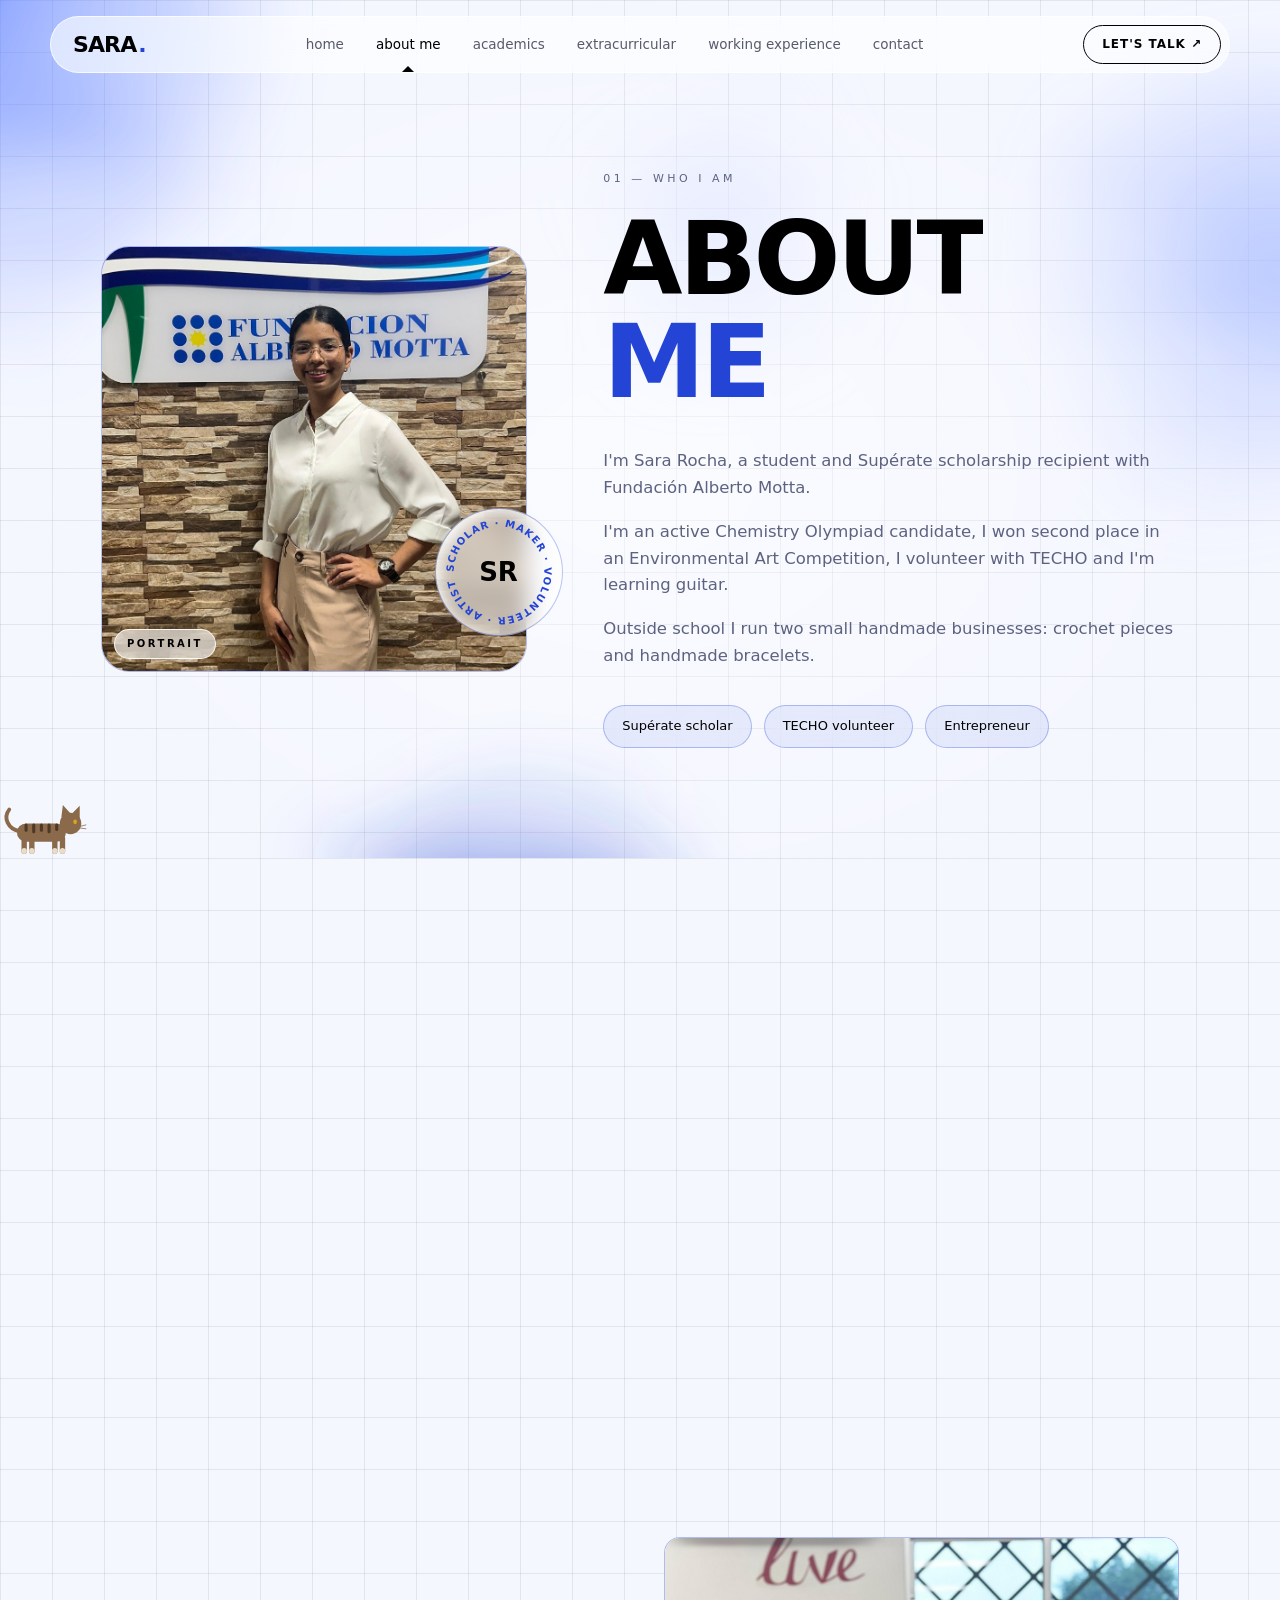
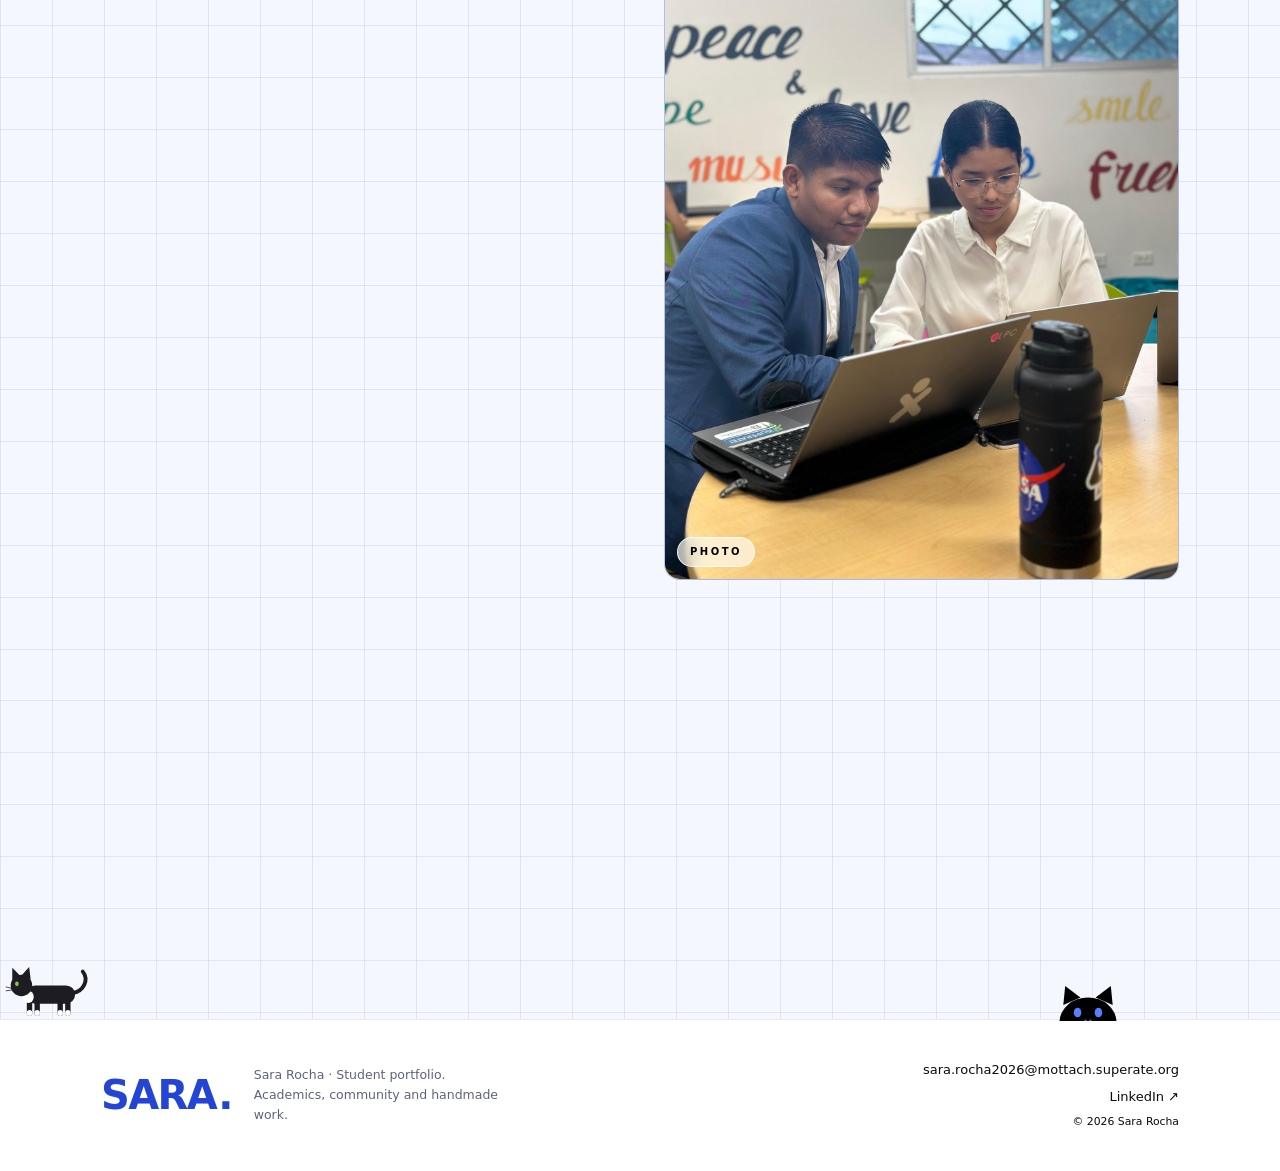
==== commit 9d6a1b15: "Img pag web" ====
--- a/about.html
+++ b/about.html
@@ -60,7 +60,7 @@
     </div>
       <div class="container hero-about__grid">
         <div class="hero-about__portrait reveal">
-          <figure class="ph hero-about__ph" data-label="Portrait"><img src="img/placeholder.png" alt="Portrait" loading="lazy"></figure>
+          <figure class="ph hero-about__ph" data-label="Portrait"><img src="img/img-about.jpeg" alt="Portrait" loading="lazy"></figure>
           <div class="sticker" aria-hidden="true">
             <svg viewBox="0 0 100 100"><defs><path id="st" d="M50,50 m-36,0 a36,36 0 1,1 72,0 a36,36 0 1,1 -72,0"/></defs><text><textPath href="#st">Scholar &#183; Maker &#183; Volunteer &#183; Artist &#183; </textPath></text></svg>
             <span>SR</span>
@@ -128,7 +128,7 @@
             <li>Meaningful projects</li>
           </ul>
         </div>
-        <figure class="ph " data-label="Photo"><img src="img/placeholder.png" alt="Photo" loading="lazy"></figure>
+        <figure class="ph " data-label="Photo"><img src="img/img-about2.jpeg" alt="Photo" loading="lazy"></figure>
       </div>
     </section>
 
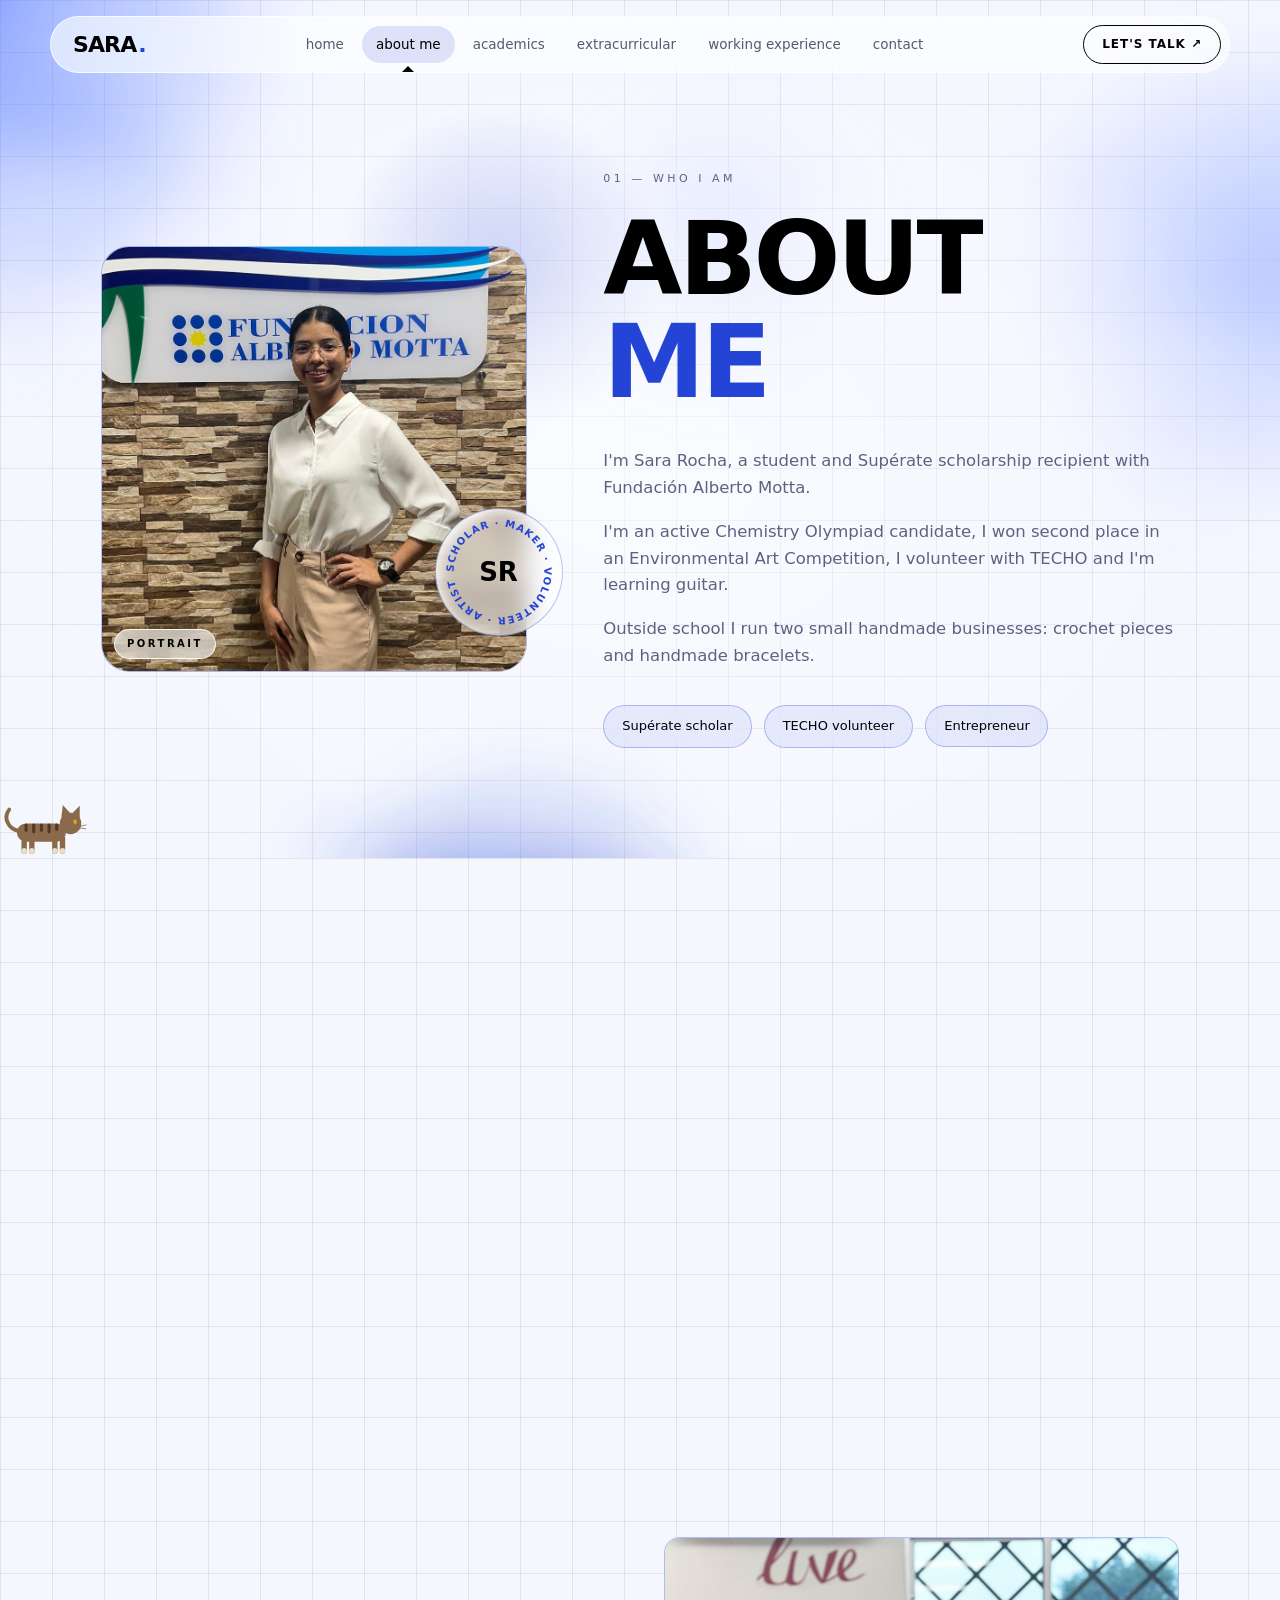
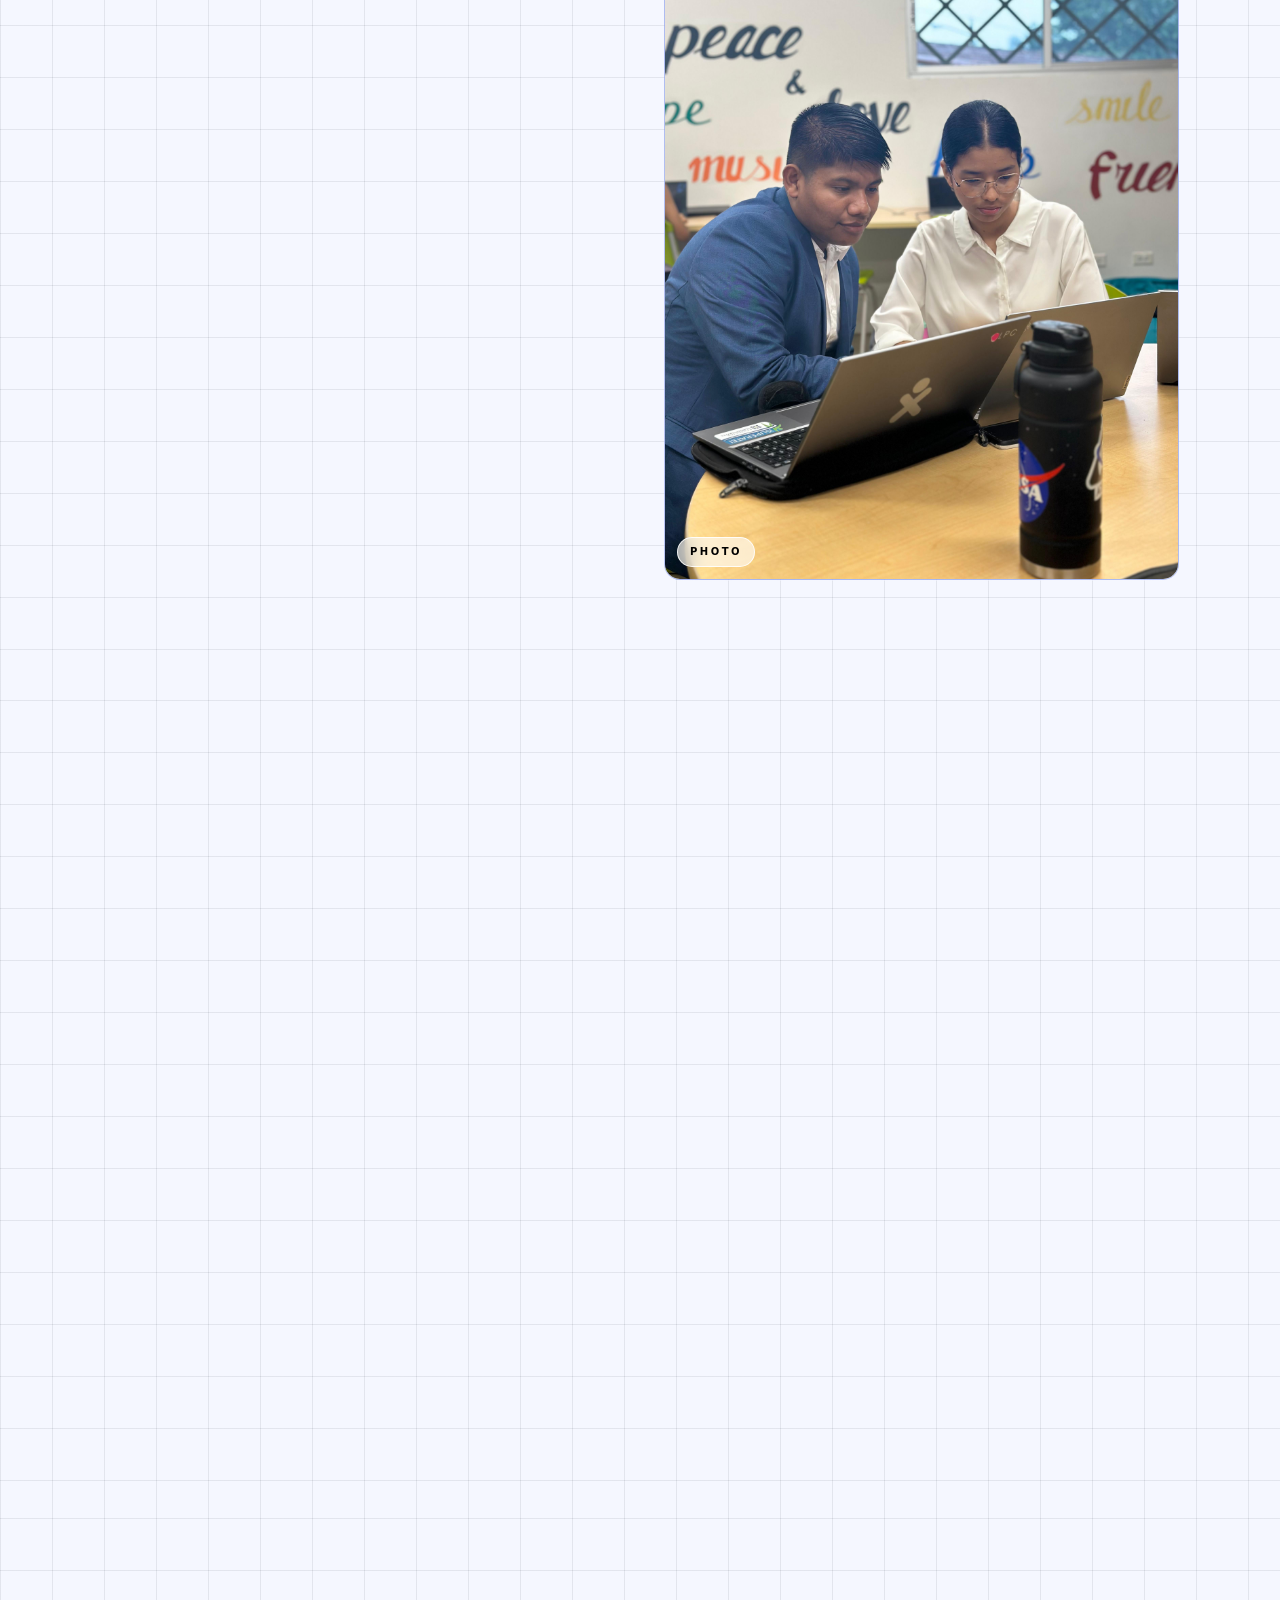
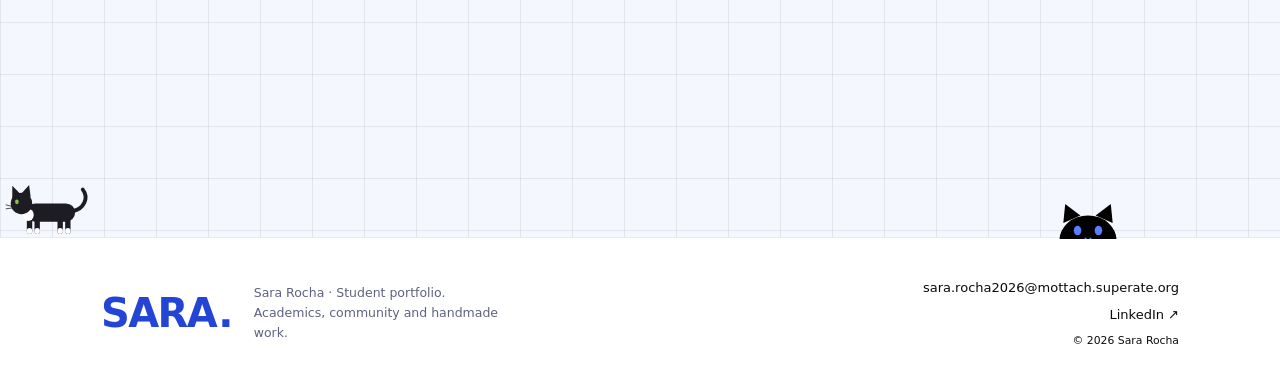
==== commit 7d95ac70: "final push" ====
--- a/about.html
+++ b/about.html
@@ -132,6 +132,33 @@
       </div>
     </section>
 
+ 
+<!-------- video section -------->
+<section class="light video-showcase" aria-labelledby="video-title">
+  <div class="video-showcase__content">
+
+    <div class="section-head reveal">
+      <p class="kicker">1.2 — More About Me</p>
+      <h2 id="video-title">Who I Am</h2>
+    </div>
+
+    <div class="video-showcase__frame reveal">
+      <video
+        controls
+        playsinline
+        preload="metadata"
+        poster="video/Miniatura/min.video.png">
+
+        <source src="video/aboutme.mp4" type="video/mp4">
+
+      </video>
+    </div>
+
+  </div>
+</section>
+
+
+<!-------- final section -------->
     <section class="light" aria-label="Next section">
       <div class="container next reveal">
         <div><small>Next &middot; 02</small><h2>Academics</h2></div>
--- a/css/styles.css
+++ b/css/styles.css
@@ -818,3 +818,81 @@
 }
 .ph[data-label=""]::before, .avatar::before { display: none; }
 .ph::after { z-index: 2; }
+
+
+
+
+
+/* =============== VIDEO SECTION =============== */
+
+/* Sección principal */
+.video-showcase {
+    padding: 85px 0 100px;
+}
+
+/* Contenedor general */
+.video-showcase__content {
+    width: min(92%, 1450px);
+    margin: 0 auto;
+}
+
+/* Encabezado de la sección */
+.video-showcase .section-head {
+    margin-bottom: 50px;
+}
+
+/* Título principal */
+.video-showcase .section-head h2 {
+    transform: translate(-130px, 80%);
+}
+
+/* Contenedor del video */
+.video-showcase__frame {
+    width: 80%;
+    aspect-ratio: 16 / 9;
+    overflow: hidden;
+    position: relative;
+    border-radius: 50px;
+    background-color: transparent;
+    box-shadow: 0 15px 40px rgba(35, 45, 80, 0.12);
+    margin: 50px auto 0;
+}
+
+/* Video y miniatura */
+.video-showcase__frame video {
+    width: 100%;
+    height: 100%;
+    display: block;
+    object-fit: cover;
+    border: none;
+    background: transparent;
+}
+
+/* =============== RESPONSIVE — TABLETS Y CELULARES ================== */
+
+@media (max-width: 768px) {
+
+    .video-showcase {
+        padding: 55px 0 65px;
+    }
+
+    .video-showcase__content {
+        width: 94%;
+    }
+
+    .video-showcase .section-head {
+        margin-bottom: 25px;
+    }
+
+    .video-showcase .section-head h2 {
+        transform: translateY(6px);
+    }
+
+    .video-showcase__frame {
+        width: 100%;
+        border-radius: 12px;
+        margin-top: 25px;
+    }
+
+}
+
